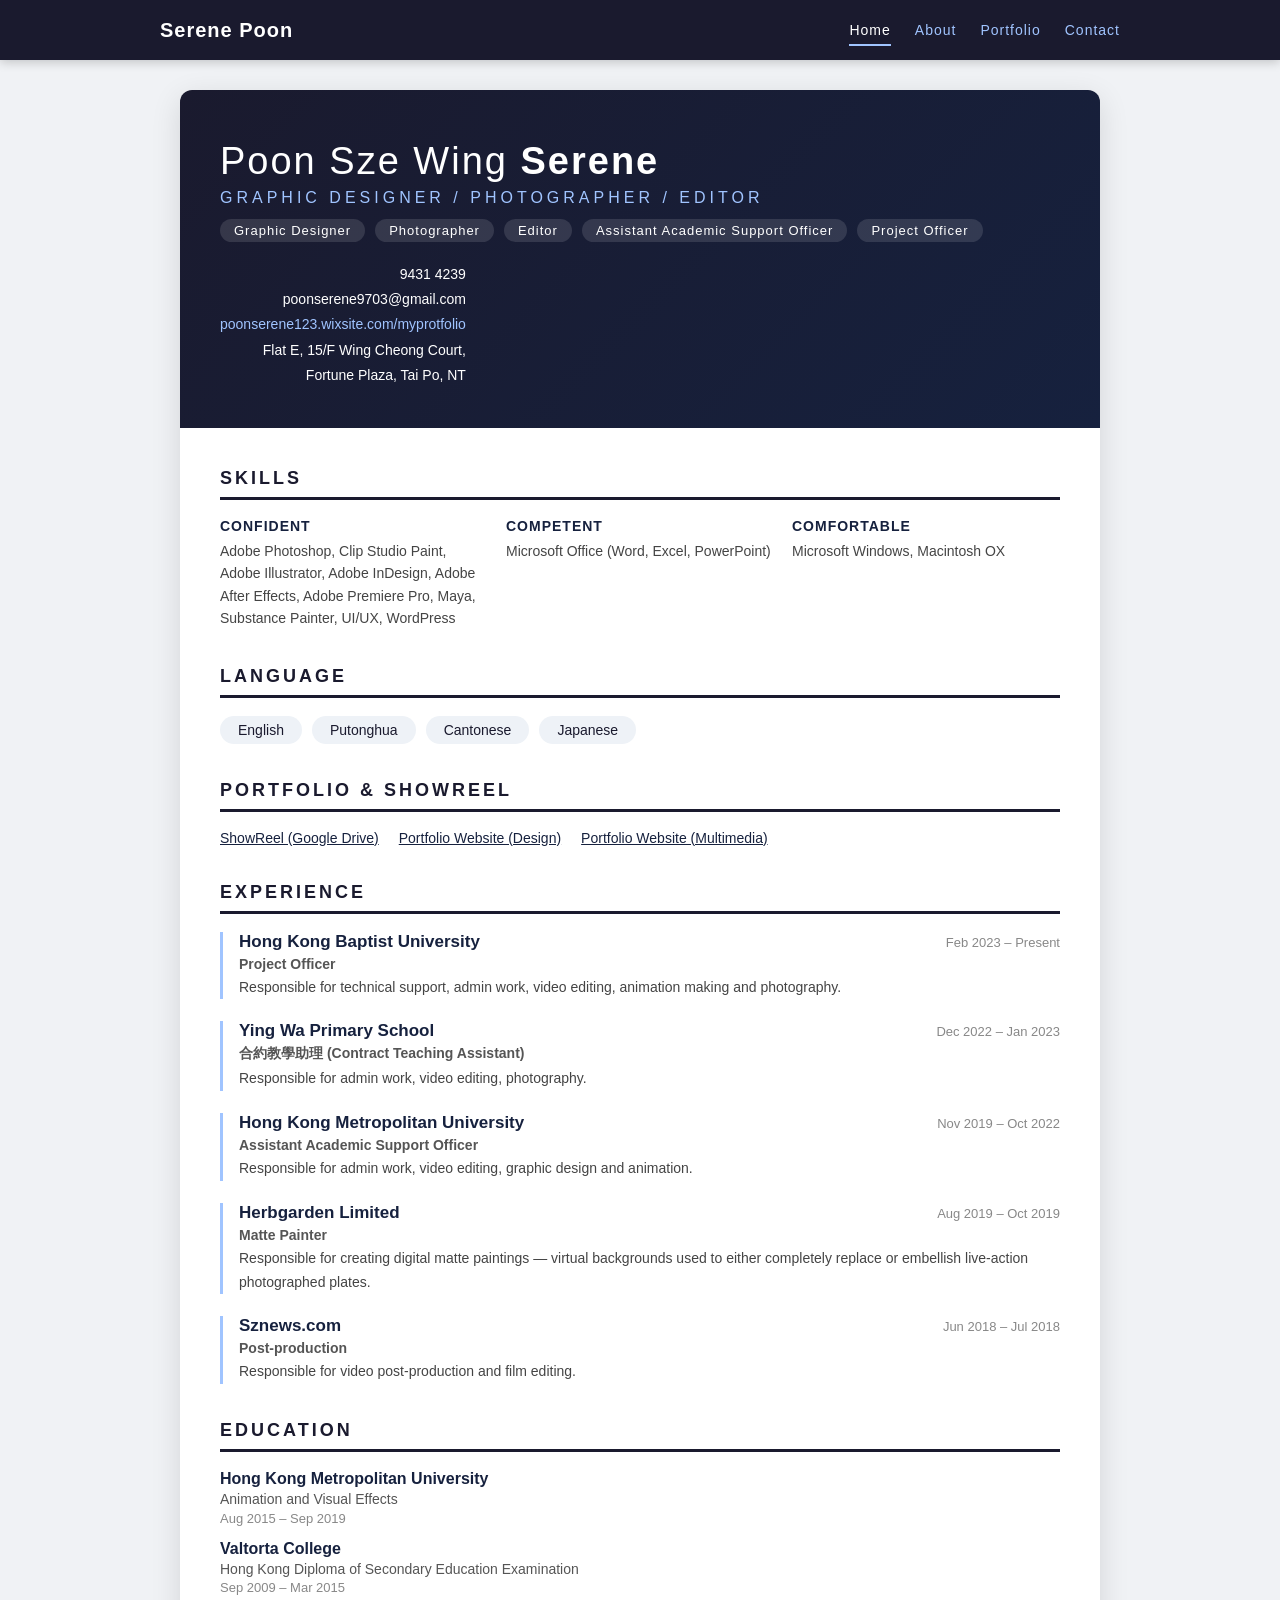
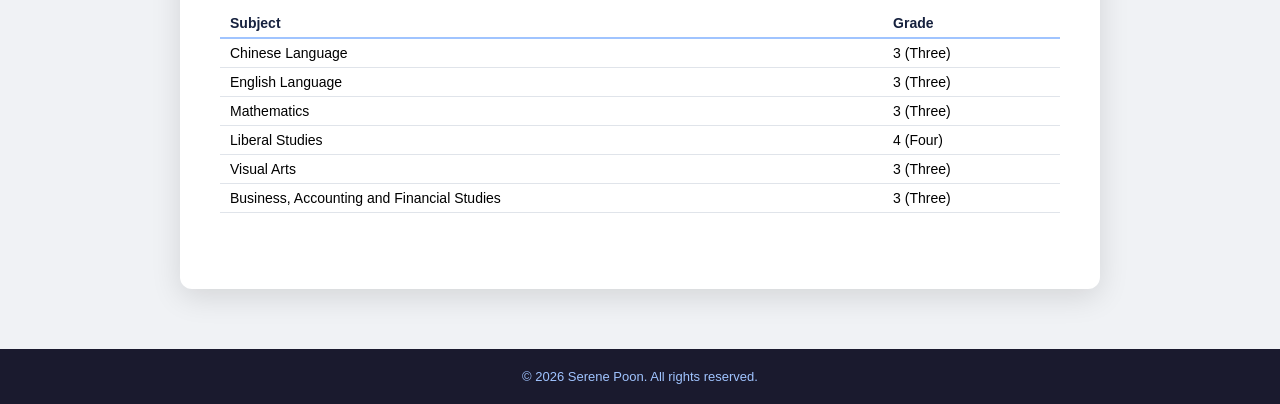
==== index.html @ 67616e66 "Initial commit - Serene Poon resume website" ====
<!DOCTYPE html>
<html lang="en">
<head>
  <meta charset="UTF-8">
  <meta name="viewport" content="width=device-width, initial-scale=1.0">
  <title>Serene Poon - Resume</title>
  <link rel="stylesheet" href="css/style.css">
</head>
<body>
  <nav>
    <div class="nav-inner">
      <a href="index.html" class="logo">Serene Poon</a>
      <button class="hamburger" aria-label="Menu">
        <span></span><span></span><span></span>
      </button>
      <ul class="nav-links">
        <li><a href="index.html" class="active">Home</a></li>
        <li><a href="about.html">About</a></li>
        <li><a href="portfolio.html">Portfolio</a></li>
        <li><a href="contact.html">Contact</a></li>
      </ul>
    </div>
  </nav>

  <div class="container">
    <div class="resume">
      <div class="header">
        <div class="header-left">
          <h1>Poon Sze Wing <strong>Serene</strong></h1>
          <h2>Graphic Designer / Photographer / Editor</h2>
          <div class="titles">
            <span>Graphic Designer</span>
            <span>Photographer</span>
            <span>Editor</span>
            <span>Assistant Academic Support Officer</span>
            <span>Project Officer</span>
          </div>
        </div>
        <div class="header-right">
          9431 4239<br>
          poonserene9703@gmail.com<br>
          <a href="https://poonserene123.wixsite.com/myprotfolio" target="_blank">poonserene123.wixsite.com/myprotfolio</a><br>
          Flat E, 15/F Wing Cheong Court,<br>Fortune Plaza, Tai Po, NT
        </div>
      </div>

      <div class="body">
        <div class="section">
          <div class="section-title">Skills</div>
          <div class="skills-grid">
            <div class="skill-cat">
              <h3>Confident</h3>
              <p>Adobe Photoshop, Clip Studio Paint, Adobe Illustrator, Adobe InDesign, Adobe After Effects, Adobe Premiere Pro, Maya, Substance Painter, UI/UX, WordPress</p>
            </div>
            <div class="skill-cat">
              <h3>Competent</h3>
              <p>Microsoft Office (Word, Excel, PowerPoint)</p>
            </div>
            <div class="skill-cat">
              <h3>Comfortable</h3>
              <p>Microsoft Windows, Macintosh OX</p>
            </div>
          </div>
        </div>

        <div class="section">
          <div class="section-title">Language</div>
          <div class="lang-list">
            <span>English</span>
            <span>Putonghua</span>
            <span>Cantonese</span>
            <span>Japanese</span>
          </div>
        </div>

        <div class="section">
          <div class="section-title">Portfolio &amp; Showreel</div>
          <div class="links">
            <a href="https://drive.google.com/file/d/1fXyskMKtVXMHe0MAJ21v9BRX2RVPbUw7/view" target="_blank">ShowReel (Google Drive)</a>
            <a href="https://poonserene123.wixsite.com/myprotfolio" target="_blank">Portfolio Website (Design)</a>
            <a href="https://poonserene123.wixsite.com/mysite" target="_blank">Portfolio Website (Multimedia)</a>
          </div>
        </div>

        <div class="section">
          <div class="section-title">Experience</div>

          <div class="exp-item">
            <div class="exp-header">
              <span class="company">Hong Kong Baptist University</span>
              <span class="date">Feb 2023 – Present</span>
            </div>
            <div class="exp-header">
              <span class="role">Project Officer</span>
            </div>
            <div class="exp-desc">
              Responsible for technical support, admin work, video editing, animation making and photography.
            </div>
          </div>

          <div class="exp-item">
            <div class="exp-header">
              <span class="company">Ying Wa Primary School</span>
              <span class="date">Dec 2022 – Jan 2023</span>
            </div>
            <div class="exp-header">
              <span class="role">合約教學助理 (Contract Teaching Assistant)</span>
            </div>
            <div class="exp-desc">
              Responsible for admin work, video editing, photography.
            </div>
          </div>

          <div class="exp-item">
            <div class="exp-header">
              <span class="company">Hong Kong Metropolitan University</span>
              <span class="date">Nov 2019 – Oct 2022</span>
            </div>
            <div class="exp-header">
              <span class="role">Assistant Academic Support Officer</span>
            </div>
            <div class="exp-desc">
              Responsible for admin work, video editing, graphic design and animation.
            </div>
          </div>

          <div class="exp-item">
            <div class="exp-header">
              <span class="company">Herbgarden Limited</span>
              <span class="date">Aug 2019 – Oct 2019</span>
            </div>
            <div class="exp-header">
              <span class="role">Matte Painter</span>
            </div>
            <div class="exp-desc">
              Responsible for creating digital matte paintings — virtual backgrounds used to either completely replace or embellish live-action photographed plates.
            </div>
          </div>

          <div class="exp-item">
            <div class="exp-header">
              <span class="company">Sznews.com</span>
              <span class="date">Jun 2018 – Jul 2018</span>
            </div>
            <div class="exp-header">
              <span class="role">Post-production</span>
            </div>
            <div class="exp-desc">
              Responsible for video post-production and film editing.
            </div>
          </div>
        </div>

        <div class="section">
          <div class="section-title">Education</div>

          <div class="edu-item">
            <div class="school">Hong Kong Metropolitan University</div>
            <div class="detail">Animation and Visual Effects</div>
            <div class="date">Aug 2015 – Sep 2019</div>
          </div>

          <div class="edu-item">
            <div class="school">Valtorta College</div>
            <div class="detail">Hong Kong Diploma of Secondary Education Examination</div>
            <div class="date">Sep 2009 – Mar 2015</div>
          </div>

          <table class="exam-table">
            <thead>
              <tr>
                <th>Subject</th>
                <th>Grade</th>
              </tr>
            </thead>
            <tbody>
              <tr><td>Chinese Language</td><td>3 (Three)</td></tr>
              <tr><td>English Language</td><td>3 (Three)</td></tr>
              <tr><td>Mathematics</td><td>3 (Three)</td></tr>
              <tr><td>Liberal Studies</td><td>4 (Four)</td></tr>
              <tr><td>Visual Arts</td><td>3 (Three)</td></tr>
              <tr><td>Business, Accounting and Financial Studies</td><td>3 (Three)</td></tr>
            </tbody>
          </table>
        </div>
      </div>
    </div>
  </div>

  <footer>
    &copy; 2026 Serene Poon. All rights reserved.
  </footer>

  <script src="js/script.js"></script>
</body>
</html>
---- css/style.css ----
* {
  margin: 0;
  padding: 0;
  box-sizing: border-box;
}

body {
  font-family: 'Segoe UI', Arial, sans-serif;
  background: #f0f2f5;
  display: flex;
  flex-direction: column;
  align-items: center;
  min-height: 100vh;
}

/* Navigation */
nav {
  width: 100%;
  background: #1a1a2e;
  padding: 0 20px;
  position: sticky;
  top: 0;
  z-index: 100;
  box-shadow: 0 2px 10px rgba(0,0,0,0.2);
}

.nav-inner {
  max-width: 960px;
  margin: 0 auto;
  display: flex;
  justify-content: space-between;
  align-items: center;
  height: 60px;
}

.nav-inner .logo {
  color: #fff;
  font-size: 20px;
  font-weight: 700;
  text-decoration: none;
  letter-spacing: 1px;
}

.nav-links {
  display: flex;
  gap: 24px;
  list-style: none;
}

.nav-links a {
  color: #a0c4ff;
  text-decoration: none;
  font-size: 14px;
  letter-spacing: 1px;
  padding: 6px 0;
  border-bottom: 2px solid transparent;
  transition: 0.2s;
}

.nav-links a:hover,
.nav-links a.active {
  color: #fff;
  border-bottom-color: #a0c4ff;
}

.hamburger {
  display: none;
  flex-direction: column;
  gap: 4px;
  cursor: pointer;
  background: none;
  border: none;
  padding: 4px;
}

.hamburger span {
  width: 24px;
  height: 2px;
  background: #fff;
  transition: 0.3s;
}

/* Main container */
.container {
  max-width: 960px;
  width: 100%;
  padding: 30px 20px 60px;
}

/* Resume card */
.resume {
  background: #fff;
  border-radius: 12px;
  box-shadow: 0 8px 30px rgba(0,0,0,0.12);
  overflow: hidden;
}

.header {
  background: linear-gradient(135deg, #1a1a2e, #16213e);
  color: #fff;
  padding: 50px 40px 40px;
  display: flex;
  justify-content: space-between;
  align-items: flex-start;
  flex-wrap: wrap;
  gap: 20px;
}

.header-left h1 {
  font-size: 38px;
  font-weight: 300;
  letter-spacing: 2px;
}

.header-left h1 strong { font-weight: 700; }

.header-left h2 {
  font-size: 16px;
  font-weight: 400;
  color: #a0c4ff;
  margin-top: 6px;
  letter-spacing: 4px;
  text-transform: uppercase;
}

.header-left .titles {
  margin-top: 12px;
  display: flex;
  flex-wrap: wrap;
  gap: 10px;
}

.header-left .titles span {
  background: rgba(255,255,255,0.12);
  padding: 4px 14px;
  border-radius: 20px;
  font-size: 13px;
  letter-spacing: 1px;
}

.header-right {
  text-align: right;
  font-size: 14px;
  line-height: 1.8;
}

.header-right a { color: #a0c4ff; text-decoration: none; }
.header-right a:hover { text-decoration: underline; }

.body { padding: 40px; }

/* Sections */
.section { margin-bottom: 36px; }

.section-title {
  font-size: 18px;
  font-weight: 700;
  color: #1a1a2e;
  text-transform: uppercase;
  letter-spacing: 3px;
  border-bottom: 3px solid #1a1a2e;
  padding-bottom: 8px;
  margin-bottom: 18px;
}

/* Experience */
.exp-item {
  margin-bottom: 22px;
  padding-left: 16px;
  border-left: 3px solid #a0c4ff;
}

.exp-item:last-child { margin-bottom: 0; }

.exp-header {
  display: flex;
  justify-content: space-between;
  align-items: baseline;
  flex-wrap: wrap;
  gap: 8px;
  margin-bottom: 4px;
}

.exp-header .company { font-size: 17px; font-weight: 700; color: #16213e; }
.exp-header .role { font-size: 14px; color: #555; font-weight: 600; }
.exp-header .date { font-size: 13px; color: #888; white-space: nowrap; }

.exp-desc {
  font-size: 14px;
  color: #444;
  line-height: 1.7;
  margin-top: 4px;
}

/* Skills Grid */
.skills-grid {
  display: grid;
  grid-template-columns: repeat(auto-fit, minmax(240px, 1fr));
  gap: 18px;
}

.skill-cat h3 {
  font-size: 14px;
  font-weight: 700;
  color: #16213e;
  text-transform: uppercase;
  letter-spacing: 1px;
  margin-bottom: 6px;
}

.skill-cat p {
  font-size: 14px;
  color: #444;
  line-height: 1.6;
}

.lang-list {
  display: flex;
  flex-wrap: wrap;
  gap: 10px;
}

.lang-list span {
  background: #eef2f7;
  padding: 6px 18px;
  border-radius: 20px;
  font-size: 14px;
  color: #1a1a2e;
  font-weight: 500;
}

/* Education */
.edu-item {
  margin-bottom: 14px;
}

.edu-item .school {
  font-size: 16px;
  font-weight: 700;
  color: #16213e;
}

.edu-item .detail {
  font-size: 14px;
  color: #555;
  line-height: 1.6;
}

.edu-item .date {
  font-size: 13px;
  color: #888;
}

.exam-table {
  width: 100%;
  margin-top: 10px;
  border-collapse: collapse;
  font-size: 14px;
}

.exam-table th,
.exam-table td {
  text-align: left;
  padding: 6px 10px;
  border-bottom: 1px solid #e0e4ea;
}

.exam-table th {
  font-weight: 700;
  color: #16213e;
  border-bottom: 2px solid #a0c4ff;
}

.links {
  display: flex;
  flex-wrap: wrap;
  gap: 20px;
  margin-top: 10px;
}

.links a {
  font-size: 14px;
  color: #16213e;
}

/* About Page */
.about-grid {
  display: grid;
  grid-template-columns: 1fr 1fr;
  gap: 30px;
}

.about-card {
  background: #f8f9fc;
  border-radius: 10px;
  padding: 24px;
}

.about-card h3 {
  font-size: 16px;
  color: #1a1a2e;
  margin-bottom: 12px;
  letter-spacing: 1px;
  text-transform: uppercase;
}

.about-card p,
.about-card li {
  font-size: 14px;
  color: #444;
  line-height: 1.8;
}

.about-card ul {
  list-style: none;
  padding: 0;
}

.about-card ul li::before {
  content: "▸ ";
  color: #a0c4ff;
}

/* Portfolio Page */
.portfolio-grid {
  display: grid;
  grid-template-columns: repeat(auto-fill, minmax(260px, 1fr));
  gap: 24px;
}

.portfolio-item {
  background: #f8f9fc;
  border-radius: 10px;
  padding: 30px 20px;
  text-align: center;
  transition: 0.3s;
  cursor: default;
}

.portfolio-item:hover {
  transform: translateY(-4px);
  box-shadow: 0 8px 24px rgba(0,0,0,0.1);
}

.portfolio-item .icon {
  font-size: 40px;
  margin-bottom: 12px;
  display: block;
}

.portfolio-item h3 {
  font-size: 16px;
  color: #1a1a2e;
  margin-bottom: 8px;
}

.portfolio-item p {
  font-size: 13px;
  color: #666;
  line-height: 1.6;
}

.portfolio-item a {
  display: inline-block;
  margin-top: 12px;
  padding: 8px 20px;
  background: #1a1a2e;
  color: #fff;
  text-decoration: none;
  border-radius: 6px;
  font-size: 13px;
  transition: 0.2s;
}

.portfolio-item a:hover {
  background: #16213e;
}

/* Contact Page */
.contact-grid {
  display: grid;
  grid-template-columns: 1fr 1fr;
  gap: 30px;
}

.contact-info {
  background: #f8f9fc;
  border-radius: 10px;
  padding: 24px;
}

.contact-info h3 {
  font-size: 16px;
  color: #1a1a2e;
  margin-bottom: 16px;
  text-transform: uppercase;
  letter-spacing: 1px;
}

.contact-info p {
  font-size: 14px;
  color: #444;
  line-height: 2;
}

.contact-info a {
  color: #16213e;
  text-decoration: none;
}

.contact-info a:hover {
  text-decoration: underline;
}

.contact-form {
  background: #f8f9fc;
  border-radius: 10px;
  padding: 24px;
}

.contact-form h3 {
  font-size: 16px;
  color: #1a1a2e;
  margin-bottom: 16px;
  text-transform: uppercase;
  letter-spacing: 1px;
}

.form-group {
  margin-bottom: 14px;
}

.form-group label {
  display: block;
  font-size: 13px;
  color: #555;
  margin-bottom: 4px;
  font-weight: 600;
}

.form-group input,
.form-group textarea {
  width: 100%;
  padding: 10px 12px;
  border: 1px solid #ddd;
  border-radius: 6px;
  font-size: 14px;
  font-family: inherit;
  outline: none;
  transition: 0.2s;
}

.form-group input:focus,
.form-group textarea:focus {
  border-color: #a0c4ff;
  box-shadow: 0 0 0 3px rgba(160,196,255,0.2);
}

.form-group textarea {
  height: 100px;
  resize: vertical;
}

.btn {
  padding: 10px 28px;
  background: #1a1a2e;
  color: #fff;
  border: none;
  border-radius: 6px;
  font-size: 14px;
  cursor: pointer;
  transition: 0.2s;
}

.btn:hover {
  background: #16213e;
}

/* Footer */
footer {
  width: 100%;
  background: #1a1a2e;
  color: #a0c4ff;
  text-align: center;
  padding: 20px;
  font-size: 13px;
}

/* Responsive */
@media (max-width: 768px) {
  .nav-links {
    display: none;
    position: absolute;
    top: 60px;
    left: 0;
    right: 0;
    background: #1a1a2e;
    flex-direction: column;
    padding: 16px 24px;
    gap: 12px;
  }

  .nav-links.open { display: flex; }

  .hamburger { display: flex; }

  .header { padding: 30px 20px; }
  .header-right { text-align: left; }
  .body { padding: 20px; }
  .exp-header { flex-direction: column; }
  .about-grid,
  .contact-grid {
    grid-template-columns: 1fr;
  }
}
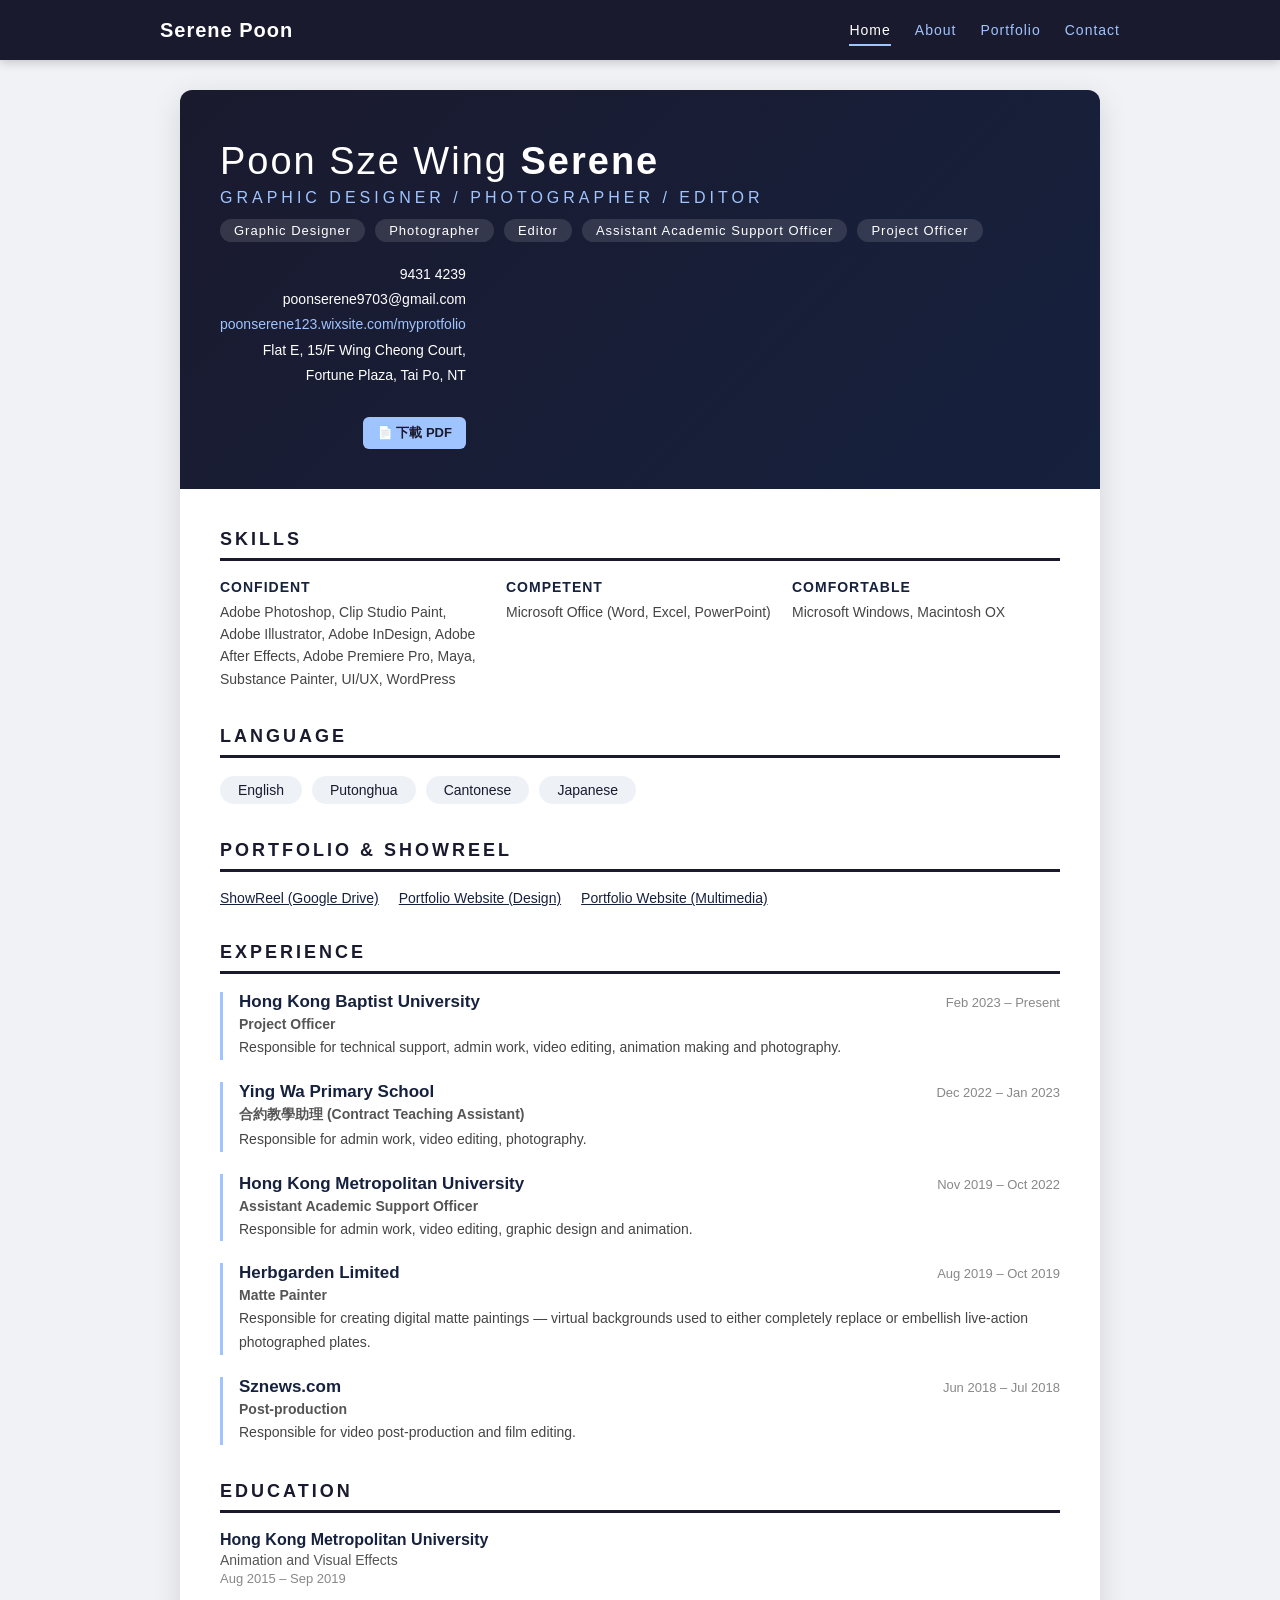
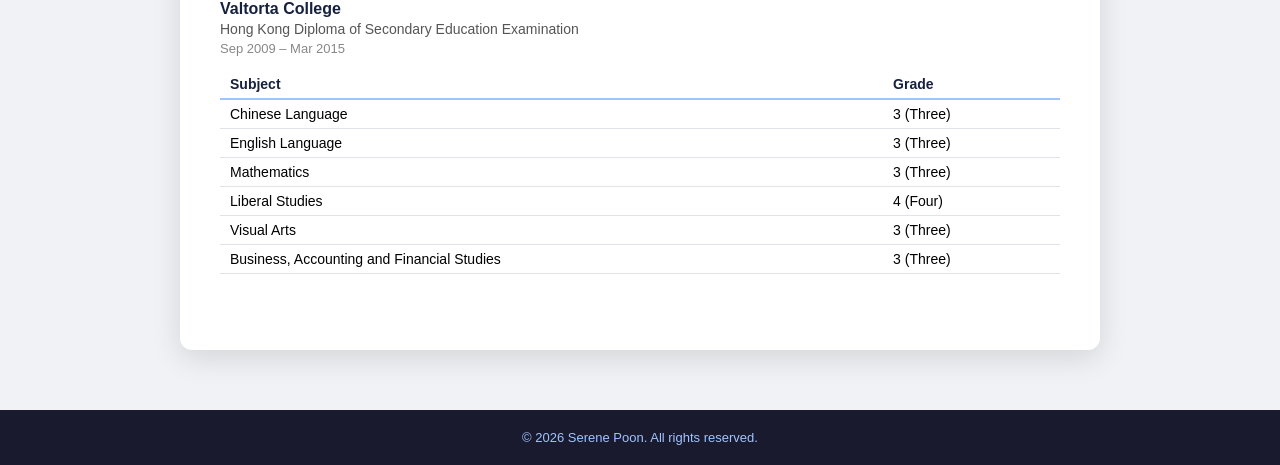
==== commit 6e4028b3: "Add PDF downloads (HTML-generated + original)" ====
--- a/index.html
+++ b/index.html
@@ -40,7 +40,8 @@
           9431 4239<br>
           poonserene9703@gmail.com<br>
           <a href="https://poonserene123.wixsite.com/myprotfolio" target="_blank">poonserene123.wixsite.com/myprotfolio</a><br>
-          Flat E, 15/F Wing Cheong Court,<br>Fortune Plaza, Tai Po, NT
+          Flat E, 15/F Wing Cheong Court,<br>Fortune Plaza, Tai Po, NT<br><br>
+          <a href="Resume.pdf" target="_blank" style="display:inline-block;background:#a0c4ff;color:#1a1a2e;padding:4px 14px;border-radius:6px;font-size:13px;font-weight:600;text-decoration:none;margin-top:4px;">📄 下載 PDF</a>
         </div>
       </div>
 
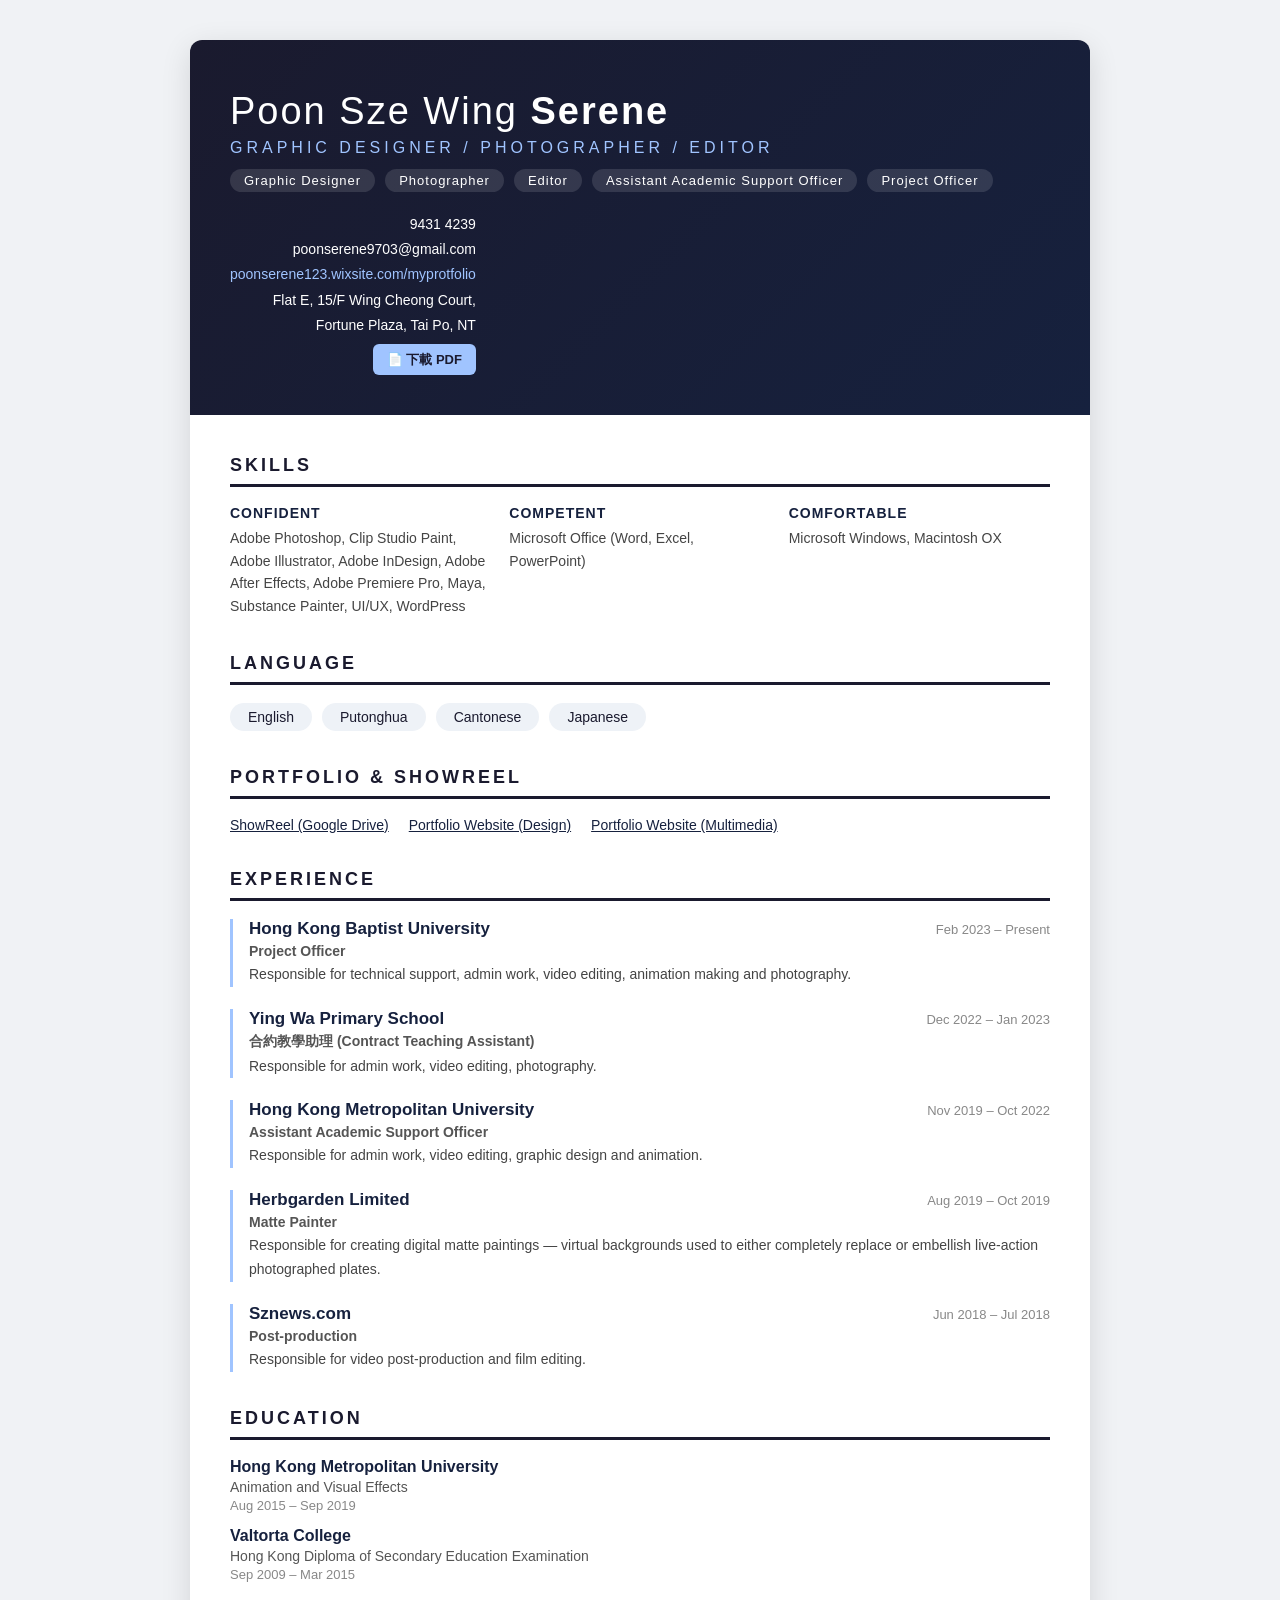
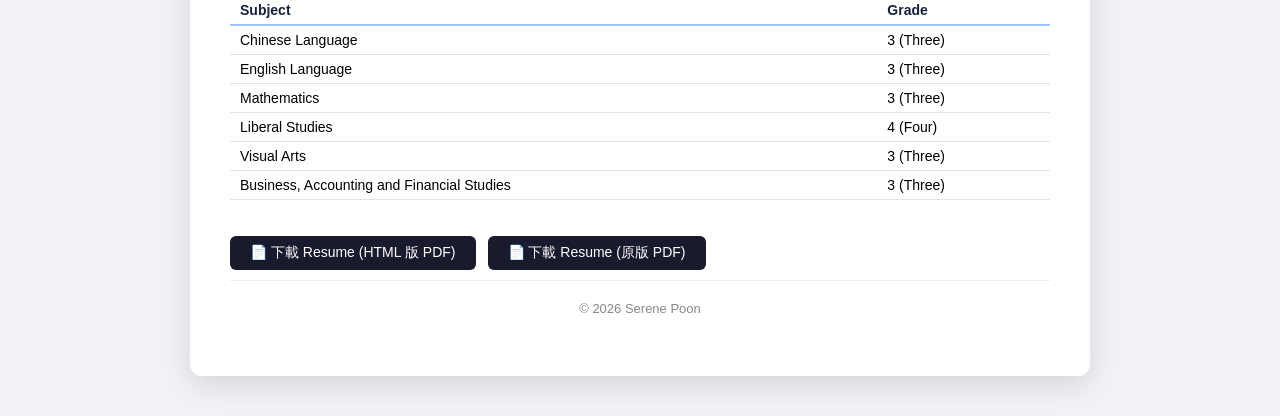
==== commit 45c1bc0e: "Revert to single-page resume layout" ====
--- a/index.html
+++ b/index.html
@@ -3,195 +3,393 @@
 <head>
   <meta charset="UTF-8">
   <meta name="viewport" content="width=device-width, initial-scale=1.0">
-  <title>Serene Poon - Resume</title>
-  <link rel="stylesheet" href="css/style.css">
+  <title>Poon Sze Wing Serene - Resume</title>
+  <style>
+    * { margin: 0; padding: 0; box-sizing: border-box; }
+    body {
+      font-family: 'Segoe UI', Arial, sans-serif;
+      background: #f0f2f5;
+      display: flex;
+      justify-content: center;
+      padding: 40px 20px;
+    }
+    .resume {
+      max-width: 900px;
+      width: 100%;
+      background: #fff;
+      border-radius: 12px;
+      box-shadow: 0 8px 30px rgba(0,0,0,0.12);
+      overflow: hidden;
+    }
+    .header {
+      background: linear-gradient(135deg, #1a1a2e, #16213e);
+      color: #fff;
+      padding: 50px 40px 40px;
+      display: flex;
+      justify-content: space-between;
+      align-items: flex-start;
+      flex-wrap: wrap;
+      gap: 20px;
+    }
+    .header-left h1 {
+      font-size: 38px;
+      font-weight: 300;
+      letter-spacing: 2px;
+    }
+    .header-left h1 strong { font-weight: 700; }
+    .header-left h2 {
+      font-size: 16px;
+      font-weight: 400;
+      color: #a0c4ff;
+      margin-top: 6px;
+      letter-spacing: 4px;
+      text-transform: uppercase;
+    }
+    .header-left .titles {
+      margin-top: 12px;
+      display: flex;
+      flex-wrap: wrap;
+      gap: 10px;
+    }
+    .header-left .titles span {
+      background: rgba(255,255,255,0.12);
+      padding: 4px 14px;
+      border-radius: 20px;
+      font-size: 13px;
+      letter-spacing: 1px;
+    }
+    .header-right {
+      text-align: right;
+      font-size: 14px;
+      line-height: 1.8;
+    }
+    .header-right a { color: #a0c4ff; text-decoration: none; }
+    .header-right a:hover { text-decoration: underline; }
+    .header-right .dl-btn {
+      display: inline-block;
+      background: #a0c4ff;
+      color: #1a1a2e;
+      padding: 4px 14px;
+      border-radius: 6px;
+      font-size: 13px;
+      font-weight: 600;
+      text-decoration: none;
+      margin-top: 6px;
+    }
+    .body { padding: 40px; }
+    .section { margin-bottom: 36px; }
+    .section-title {
+      font-size: 18px;
+      font-weight: 700;
+      color: #1a1a2e;
+      text-transform: uppercase;
+      letter-spacing: 3px;
+      border-bottom: 3px solid #1a1a2e;
+      padding-bottom: 8px;
+      margin-bottom: 18px;
+    }
+    .exp-item {
+      margin-bottom: 22px;
+      padding-left: 16px;
+      border-left: 3px solid #a0c4ff;
+    }
+    .exp-item:last-child { margin-bottom: 0; }
+    .exp-header {
+      display: flex;
+      justify-content: space-between;
+      align-items: baseline;
+      flex-wrap: wrap;
+      gap: 8px;
+      margin-bottom: 4px;
+    }
+    .exp-header .company { font-size: 17px; font-weight: 700; color: #16213e; }
+    .exp-header .role { font-size: 14px; color: #555; font-weight: 600; }
+    .exp-header .date { font-size: 13px; color: #888; white-space: nowrap; }
+    .exp-desc {
+      font-size: 14px;
+      color: #444;
+      line-height: 1.7;
+      margin-top: 4px;
+    }
+    .skills-grid {
+      display: grid;
+      grid-template-columns: repeat(auto-fit, minmax(240px, 1fr));
+      gap: 18px;
+    }
+    .skill-cat h3 {
+      font-size: 14px;
+      font-weight: 700;
+      color: #16213e;
+      text-transform: uppercase;
+      letter-spacing: 1px;
+      margin-bottom: 6px;
+    }
+    .skill-cat p {
+      font-size: 14px;
+      color: #444;
+      line-height: 1.6;
+    }
+    .lang-list {
+      display: flex;
+      flex-wrap: wrap;
+      gap: 10px;
+    }
+    .lang-list span {
+      background: #eef2f7;
+      padding: 6px 18px;
+      border-radius: 20px;
+      font-size: 14px;
+      color: #1a1a2e;
+      font-weight: 500;
+    }
+    .edu-item {
+      margin-bottom: 14px;
+    }
+    .edu-item .school {
+      font-size: 16px;
+      font-weight: 700;
+      color: #16213e;
+    }
+    .edu-item .detail {
+      font-size: 14px;
+      color: #555;
+      line-height: 1.6;
+    }
+    .edu-item .date {
+      font-size: 13px;
+      color: #888;
+    }
+    .exam-table {
+      width: 100%;
+      margin-top: 10px;
+      border-collapse: collapse;
+      font-size: 14px;
+    }
+    .exam-table th, .exam-table td {
+      text-align: left;
+      padding: 6px 10px;
+      border-bottom: 1px solid #e0e4ea;
+    }
+    .exam-table th {
+      font-weight: 700;
+      color: #16213e;
+      border-bottom: 2px solid #a0c4ff;
+    }
+    .links {
+      display: flex;
+      flex-wrap: wrap;
+      gap: 20px;
+      margin-top: 10px;
+    }
+    .links a {
+      font-size: 14px;
+      color: #16213e;
+    }
+    .footer {
+      text-align: center;
+      padding: 20px;
+      font-size: 13px;
+      color: #888;
+      border-top: 1px solid #eee;
+      margin-top: 10px;
+    }
+    .dl-row {
+      margin-top: 16px;
+      display: flex;
+      flex-wrap: wrap;
+      gap: 12px;
+    }
+    .dl-row a {
+      display: inline-block;
+      padding: 8px 20px;
+      background: #1a1a2e;
+      color: #fff;
+      text-decoration: none;
+      border-radius: 6px;
+      font-size: 14px;
+      font-weight: 500;
+    }
+    .dl-row a:hover { background: #16213e; }
+    @media (max-width: 600px) {
+      .header { padding: 30px 20px; }
+      .header-right { text-align: left; }
+      .body { padding: 20px; }
+      .exp-header { flex-direction: column; }
+    }
+  </style>
 </head>
 <body>
-  <nav>
-    <div class="nav-inner">
-      <a href="index.html" class="logo">Serene Poon</a>
-      <button class="hamburger" aria-label="Menu">
-        <span></span><span></span><span></span>
-      </button>
-      <ul class="nav-links">
-        <li><a href="index.html" class="active">Home</a></li>
-        <li><a href="about.html">About</a></li>
-        <li><a href="portfolio.html">Portfolio</a></li>
-        <li><a href="contact.html">Contact</a></li>
-      </ul>
+  <div class="resume">
+    <div class="header">
+      <div class="header-left">
+        <h1>Poon Sze Wing <strong>Serene</strong></h1>
+        <h2>Graphic Designer / Photographer / Editor</h2>
+        <div class="titles">
+          <span>Graphic Designer</span>
+          <span>Photographer</span>
+          <span>Editor</span>
+          <span>Assistant Academic Support Officer</span>
+          <span>Project Officer</span>
+        </div>
+      </div>
+      <div class="header-right">
+        9431 4239<br>
+        poonserene9703@gmail.com<br>
+        <a href="https://poonserene123.wixsite.com/myprotfolio" target="_blank">poonserene123.wixsite.com/myprotfolio</a><br>
+        Flat E, 15/F Wing Cheong Court,<br>Fortune Plaza, Tai Po, NT<br>
+        <a href="Resume.pdf" target="_blank" class="dl-btn">📄 下載 PDF</a>
+      </div>
     </div>
-  </nav>
-
-  <div class="container">
-    <div class="resume">
-      <div class="header">
-        <div class="header-left">
-          <h1>Poon Sze Wing <strong>Serene</strong></h1>
-          <h2>Graphic Designer / Photographer / Editor</h2>
-          <div class="titles">
-            <span>Graphic Designer</span>
-            <span>Photographer</span>
-            <span>Editor</span>
-            <span>Assistant Academic Support Officer</span>
-            <span>Project Officer</span>
-          </div>
-        </div>
-        <div class="header-right">
-          9431 4239<br>
-          poonserene9703@gmail.com<br>
-          <a href="https://poonserene123.wixsite.com/myprotfolio" target="_blank">poonserene123.wixsite.com/myprotfolio</a><br>
-          Flat E, 15/F Wing Cheong Court,<br>Fortune Plaza, Tai Po, NT<br><br>
-          <a href="Resume.pdf" target="_blank" style="display:inline-block;background:#a0c4ff;color:#1a1a2e;padding:4px 14px;border-radius:6px;font-size:13px;font-weight:600;text-decoration:none;margin-top:4px;">📄 下載 PDF</a>
-        </div>
-      </div>
-
-      <div class="body">
-        <div class="section">
-          <div class="section-title">Skills</div>
-          <div class="skills-grid">
-            <div class="skill-cat">
-              <h3>Confident</h3>
-              <p>Adobe Photoshop, Clip Studio Paint, Adobe Illustrator, Adobe InDesign, Adobe After Effects, Adobe Premiere Pro, Maya, Substance Painter, UI/UX, WordPress</p>
-            </div>
-            <div class="skill-cat">
-              <h3>Competent</h3>
-              <p>Microsoft Office (Word, Excel, PowerPoint)</p>
-            </div>
-            <div class="skill-cat">
-              <h3>Comfortable</h3>
-              <p>Microsoft Windows, Macintosh OX</p>
-            </div>
-          </div>
-        </div>
-
-        <div class="section">
-          <div class="section-title">Language</div>
-          <div class="lang-list">
-            <span>English</span>
-            <span>Putonghua</span>
-            <span>Cantonese</span>
-            <span>Japanese</span>
-          </div>
-        </div>
-
-        <div class="section">
-          <div class="section-title">Portfolio &amp; Showreel</div>
-          <div class="links">
-            <a href="https://drive.google.com/file/d/1fXyskMKtVXMHe0MAJ21v9BRX2RVPbUw7/view" target="_blank">ShowReel (Google Drive)</a>
-            <a href="https://poonserene123.wixsite.com/myprotfolio" target="_blank">Portfolio Website (Design)</a>
-            <a href="https://poonserene123.wixsite.com/mysite" target="_blank">Portfolio Website (Multimedia)</a>
-          </div>
-        </div>
-
-        <div class="section">
-          <div class="section-title">Experience</div>
-
-          <div class="exp-item">
-            <div class="exp-header">
-              <span class="company">Hong Kong Baptist University</span>
-              <span class="date">Feb 2023 – Present</span>
-            </div>
-            <div class="exp-header">
-              <span class="role">Project Officer</span>
-            </div>
-            <div class="exp-desc">
-              Responsible for technical support, admin work, video editing, animation making and photography.
-            </div>
-          </div>
-
-          <div class="exp-item">
-            <div class="exp-header">
-              <span class="company">Ying Wa Primary School</span>
-              <span class="date">Dec 2022 – Jan 2023</span>
-            </div>
-            <div class="exp-header">
-              <span class="role">合約教學助理 (Contract Teaching Assistant)</span>
-            </div>
-            <div class="exp-desc">
-              Responsible for admin work, video editing, photography.
-            </div>
-          </div>
-
-          <div class="exp-item">
-            <div class="exp-header">
-              <span class="company">Hong Kong Metropolitan University</span>
-              <span class="date">Nov 2019 – Oct 2022</span>
-            </div>
-            <div class="exp-header">
-              <span class="role">Assistant Academic Support Officer</span>
-            </div>
-            <div class="exp-desc">
-              Responsible for admin work, video editing, graphic design and animation.
-            </div>
-          </div>
-
-          <div class="exp-item">
-            <div class="exp-header">
-              <span class="company">Herbgarden Limited</span>
-              <span class="date">Aug 2019 – Oct 2019</span>
-            </div>
-            <div class="exp-header">
-              <span class="role">Matte Painter</span>
-            </div>
-            <div class="exp-desc">
-              Responsible for creating digital matte paintings — virtual backgrounds used to either completely replace or embellish live-action photographed plates.
-            </div>
-          </div>
-
-          <div class="exp-item">
-            <div class="exp-header">
-              <span class="company">Sznews.com</span>
-              <span class="date">Jun 2018 – Jul 2018</span>
-            </div>
-            <div class="exp-header">
-              <span class="role">Post-production</span>
-            </div>
-            <div class="exp-desc">
-              Responsible for video post-production and film editing.
-            </div>
-          </div>
-        </div>
-
-        <div class="section">
-          <div class="section-title">Education</div>
-
-          <div class="edu-item">
-            <div class="school">Hong Kong Metropolitan University</div>
-            <div class="detail">Animation and Visual Effects</div>
-            <div class="date">Aug 2015 – Sep 2019</div>
-          </div>
-
-          <div class="edu-item">
-            <div class="school">Valtorta College</div>
-            <div class="detail">Hong Kong Diploma of Secondary Education Examination</div>
-            <div class="date">Sep 2009 – Mar 2015</div>
-          </div>
-
-          <table class="exam-table">
-            <thead>
-              <tr>
-                <th>Subject</th>
-                <th>Grade</th>
-              </tr>
-            </thead>
-            <tbody>
-              <tr><td>Chinese Language</td><td>3 (Three)</td></tr>
-              <tr><td>English Language</td><td>3 (Three)</td></tr>
-              <tr><td>Mathematics</td><td>3 (Three)</td></tr>
-              <tr><td>Liberal Studies</td><td>4 (Four)</td></tr>
-              <tr><td>Visual Arts</td><td>3 (Three)</td></tr>
-              <tr><td>Business, Accounting and Financial Studies</td><td>3 (Three)</td></tr>
-            </tbody>
-          </table>
-        </div>
+
+    <div class="body">
+      <div class="section">
+        <div class="section-title">Skills</div>
+        <div class="skills-grid">
+          <div class="skill-cat">
+            <h3>Confident</h3>
+            <p>Adobe Photoshop, Clip Studio Paint, Adobe Illustrator, Adobe InDesign, Adobe After Effects, Adobe Premiere Pro, Maya, Substance Painter, UI/UX, WordPress</p>
+          </div>
+          <div class="skill-cat">
+            <h3>Competent</h3>
+            <p>Microsoft Office (Word, Excel, PowerPoint)</p>
+          </div>
+          <div class="skill-cat">
+            <h3>Comfortable</h3>
+            <p>Microsoft Windows, Macintosh OX</p>
+          </div>
+        </div>
+      </div>
+
+      <div class="section">
+        <div class="section-title">Language</div>
+        <div class="lang-list">
+          <span>English</span>
+          <span>Putonghua</span>
+          <span>Cantonese</span>
+          <span>Japanese</span>
+        </div>
+      </div>
+
+      <div class="section">
+        <div class="section-title">Portfolio &amp; Showreel</div>
+        <div class="links">
+          <a href="https://drive.google.com/file/d/1fXyskMKtVXMHe0MAJ21v9BRX2RVPbUw7/view" target="_blank">ShowReel (Google Drive)</a>
+          <a href="https://poonserene123.wixsite.com/myprotfolio" target="_blank">Portfolio Website (Design)</a>
+          <a href="https://poonserene123.wixsite.com/mysite" target="_blank">Portfolio Website (Multimedia)</a>
+        </div>
+      </div>
+
+      <div class="section">
+        <div class="section-title">Experience</div>
+
+        <div class="exp-item">
+          <div class="exp-header">
+            <span class="company">Hong Kong Baptist University</span>
+            <span class="date">Feb 2023 – Present</span>
+          </div>
+          <div class="exp-header">
+            <span class="role">Project Officer</span>
+          </div>
+          <div class="exp-desc">
+            Responsible for technical support, admin work, video editing, animation making and photography.
+          </div>
+        </div>
+
+        <div class="exp-item">
+          <div class="exp-header">
+            <span class="company">Ying Wa Primary School</span>
+            <span class="date">Dec 2022 – Jan 2023</span>
+          </div>
+          <div class="exp-header">
+            <span class="role">合約教學助理 (Contract Teaching Assistant)</span>
+          </div>
+          <div class="exp-desc">
+            Responsible for admin work, video editing, photography.
+          </div>
+        </div>
+
+        <div class="exp-item">
+          <div class="exp-header">
+            <span class="company">Hong Kong Metropolitan University</span>
+            <span class="date">Nov 2019 – Oct 2022</span>
+          </div>
+          <div class="exp-header">
+            <span class="role">Assistant Academic Support Officer</span>
+          </div>
+          <div class="exp-desc">
+            Responsible for admin work, video editing, graphic design and animation.
+          </div>
+        </div>
+
+        <div class="exp-item">
+          <div class="exp-header">
+            <span class="company">Herbgarden Limited</span>
+            <span class="date">Aug 2019 – Oct 2019</span>
+          </div>
+          <div class="exp-header">
+            <span class="role">Matte Painter</span>
+          </div>
+          <div class="exp-desc">
+            Responsible for creating digital matte paintings — virtual backgrounds used to either completely replace or embellish live-action photographed plates.
+          </div>
+        </div>
+
+        <div class="exp-item">
+          <div class="exp-header">
+            <span class="company">Sznews.com</span>
+            <span class="date">Jun 2018 – Jul 2018</span>
+          </div>
+          <div class="exp-header">
+            <span class="role">Post-production</span>
+          </div>
+          <div class="exp-desc">
+            Responsible for video post-production and film editing.
+          </div>
+        </div>
+      </div>
+
+      <div class="section">
+        <div class="section-title">Education</div>
+
+        <div class="edu-item">
+          <div class="school">Hong Kong Metropolitan University</div>
+          <div class="detail">Animation and Visual Effects</div>
+          <div class="date">Aug 2015 – Sep 2019</div>
+        </div>
+
+        <div class="edu-item">
+          <div class="school">Valtorta College</div>
+          <div class="detail">Hong Kong Diploma of Secondary Education Examination</div>
+          <div class="date">Sep 2009 – Mar 2015</div>
+        </div>
+
+        <table class="exam-table">
+          <thead>
+            <tr>
+              <th>Subject</th>
+              <th>Grade</th>
+            </tr>
+          </thead>
+          <tbody>
+            <tr><td>Chinese Language</td><td>3 (Three)</td></tr>
+            <tr><td>English Language</td><td>3 (Three)</td></tr>
+            <tr><td>Mathematics</td><td>3 (Three)</td></tr>
+            <tr><td>Liberal Studies</td><td>4 (Four)</td></tr>
+            <tr><td>Visual Arts</td><td>3 (Three)</td></tr>
+            <tr><td>Business, Accounting and Financial Studies</td><td>3 (Three)</td></tr>
+          </tbody>
+        </table>
+      </div>
+
+      <div class="dl-row">
+        <a href="Resume.pdf" target="_blank">📄 下載 Resume (HTML 版 PDF)</a>
+        <a href="Resume_PoonSzeWing_Serene.pdf" target="_blank">📄 下載 Resume (原版 PDF)</a>
+      </div>
+
+      <div class="footer">
+        &copy; 2026 Serene Poon
       </div>
     </div>
   </div>
-
-  <footer>
-    &copy; 2026 Serene Poon. All rights reserved.
-  </footer>
-
-  <script src="js/script.js"></script>
 </body>
 </html>
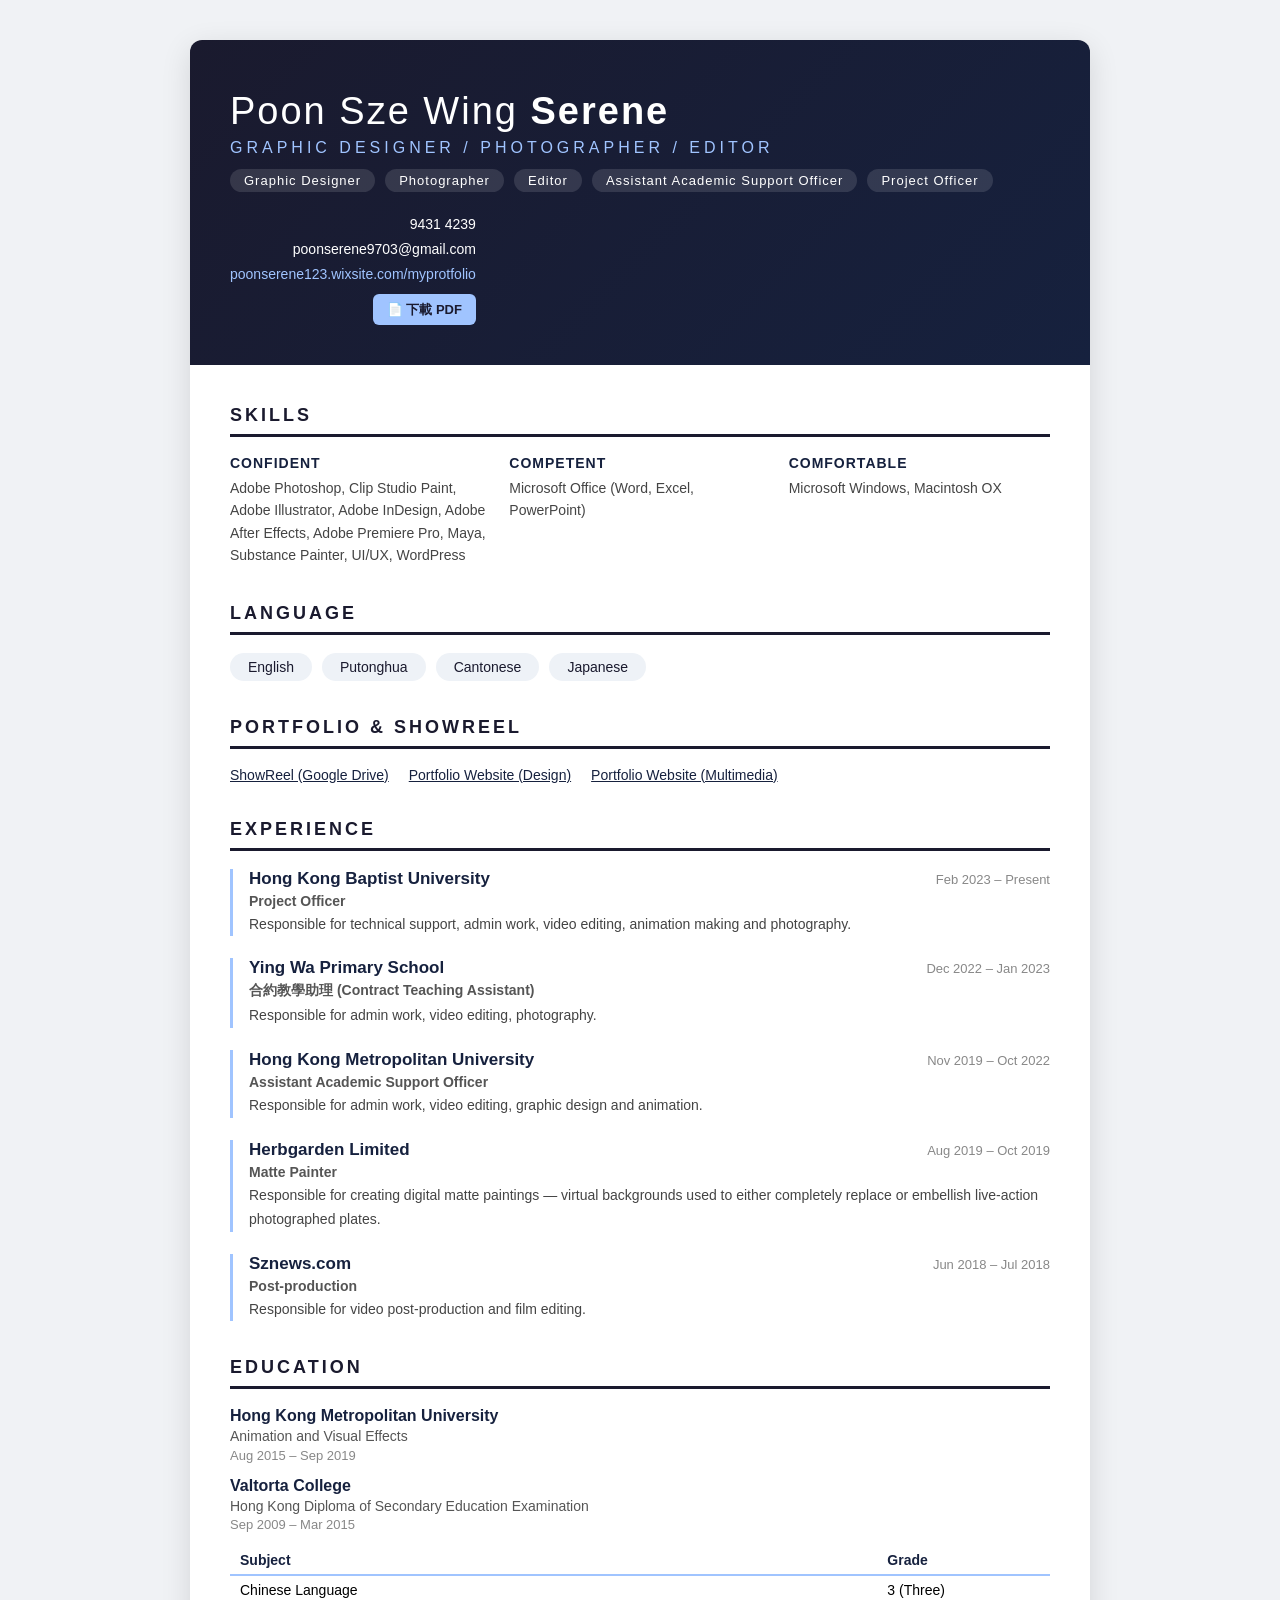
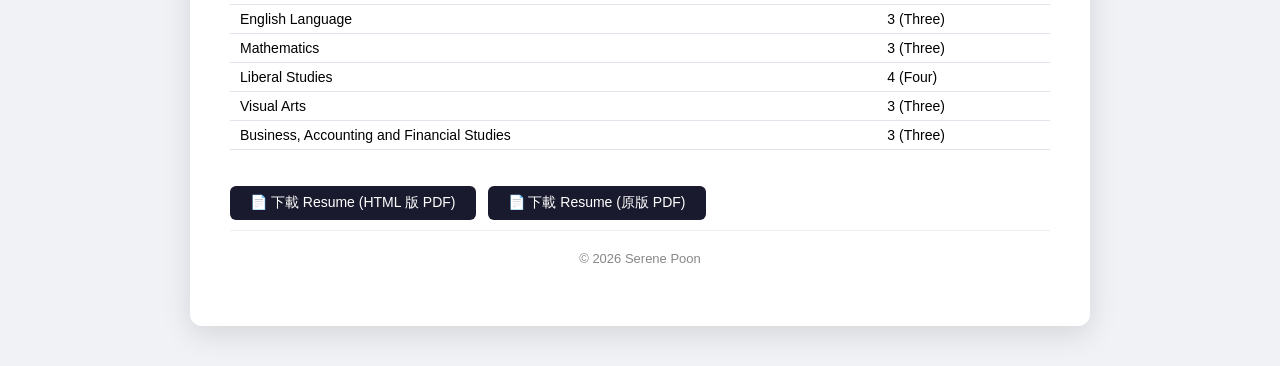
==== commit b85c403d: "Remove home address from resume" ====
--- a/index.html
+++ b/index.html
@@ -236,7 +236,7 @@
         9431 4239<br>
         poonserene9703@gmail.com<br>
         <a href="https://poonserene123.wixsite.com/myprotfolio" target="_blank">poonserene123.wixsite.com/myprotfolio</a><br>
-        Flat E, 15/F Wing Cheong Court,<br>Fortune Plaza, Tai Po, NT<br>
+
         <a href="Resume.pdf" target="_blank" class="dl-btn">📄 下載 PDF</a>
       </div>
     </div>
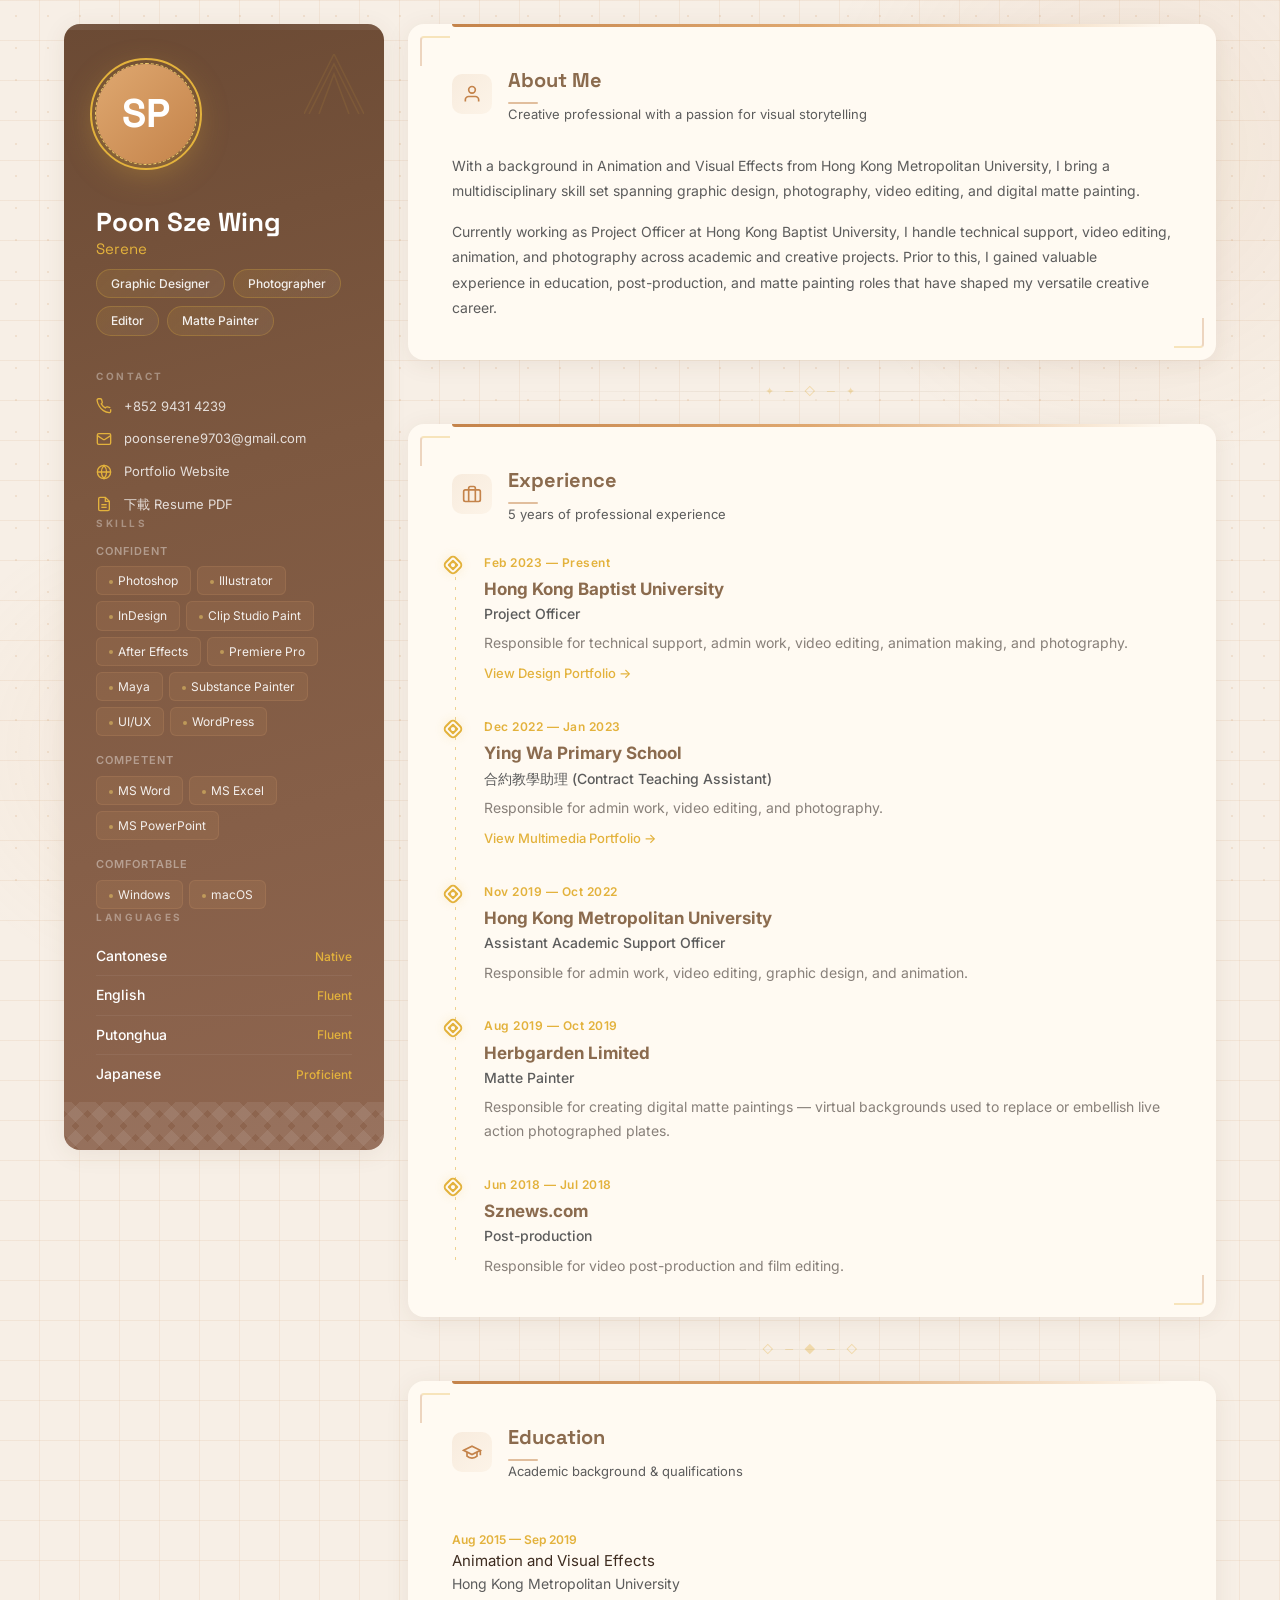
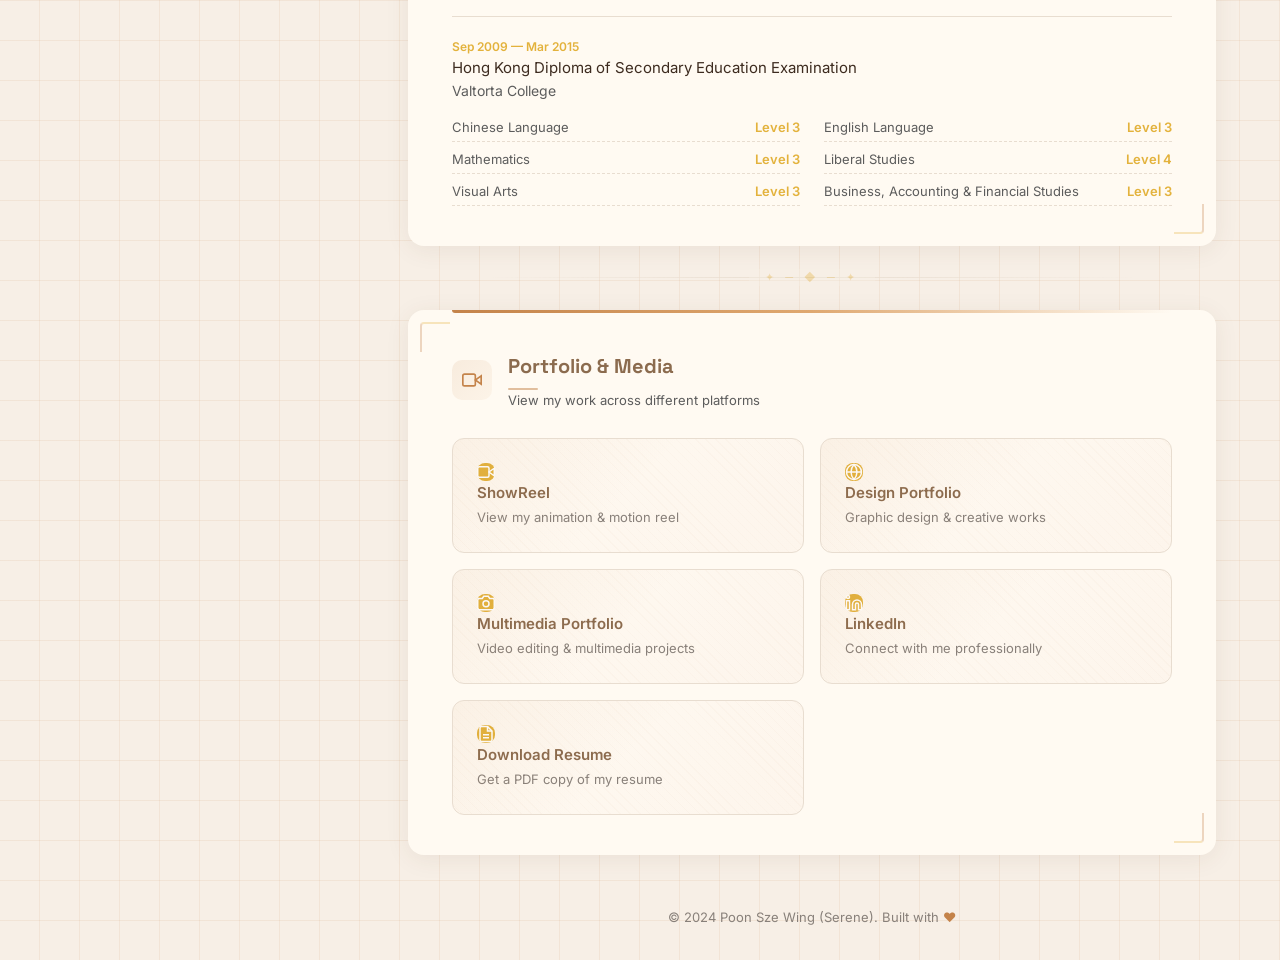
==== commit 8c16362d: "Replace with warm-toned portfolio design, remove address, add PDFs" ====
--- a/index.html
+++ b/index.html
@@ -3,393 +3,1000 @@
 <head>
   <meta charset="UTF-8">
   <meta name="viewport" content="width=device-width, initial-scale=1.0">
-  <title>Poon Sze Wing Serene - Resume</title>
+  <title>Serene Poon | Portfolio</title>
+  <link rel="preconnect" href="https://fonts.googleapis.com">
+  <link rel="preconnect" href="https://fonts.gstatic.com" crossorigin>
+  <link href="https://fonts.googleapis.com/css2?family=Inter:wght@300;400;500;600;700;800&family=Space+Grotesk:wght@400;500;600;700&display=swap" rel="stylesheet">
   <style>
-    * { margin: 0; padding: 0; box-sizing: border-box; }
+    *, *::before, *::after { margin: 0; padding: 0; box-sizing: border-box; }
+
+    :root {
+      --primary: #8b6b4e;
+      --primary-light: #a08060;
+      --accent: #c4834a;
+      --accent-light: #dfa870;
+      --gold: #e3b23c;
+      --gold-light: #f0ce6a;
+      --bg: #f7efe6;
+      --card: #fffaf2;
+      --text: #3d2b1f;
+      --text-light: #5c5c5c;
+      --text-muted: #88807a;
+      --border: #e8ddd0;
+      --sidebar-width: 320px;
+      --shadow: 0 4px 24px rgba(92,58,40,0.08);
+      --radius: 16px;
+    }
+
+    html { scroll-behavior: smooth; }
+
     body {
-      font-family: 'Segoe UI', Arial, sans-serif;
-      background: #f0f2f5;
-      display: flex;
+      font-family: 'Inter', -apple-system, BlinkMacSystemFont, sans-serif;
+      background-color: var(--bg);
+      background-image:
+        repeating-linear-gradient(0deg, transparent, transparent 39px, rgba(196,131,74,0.10) 39px, rgba(196,131,74,0.10) 40px),
+        repeating-linear-gradient(90deg, transparent, transparent 39px, rgba(196,131,74,0.10) 39px, rgba(196,131,74,0.10) 40px);
+      color: var(--text);
+      line-height: 1.6;
+      font-size: 15px;
+      position: relative;
+      overflow-x: hidden;
+      min-height: 100vh;
+    }
+
+    body::before {
+      content: '';
+      position: fixed;
+      width: 700px;
+      height: 700px;
+      border-radius: 50%;
+      background: radial-gradient(circle, rgba(196,131,74,0.10) 0%, transparent 65%);
+      top: -200px;
+      right: -200px;
+      pointer-events: none;
+      z-index: 0;
+    }
+
+    body::after {
+      content: '';
+      position: fixed;
+      width: 500px;
+      height: 500px;
+      border-radius: 50%;
+      background: radial-gradient(circle, rgba(223,168,112,0.08) 0%, transparent 65%);
+      bottom: -100px;
+      left: -100px;
+      pointer-events: none;
+      z-index: 0;
+    }
+
+    .bg-pattern {
+      position: fixed;
+      inset: 0;
+      pointer-events: none;
+      z-index: 0;
+      background-image:
+        repeating-conic-gradient(rgba(196,131,74,0.02) 0% 25%, transparent 0% 50%);
+      background-size: 80px 80px;
+    }
+
+    /* Warm decorative dots overlay */
+    .bg-dots {
+      position: fixed;
+      inset: 0;
+      pointer-events: none;
+      z-index: 0;
+      opacity: 0.30;
+      background-image: radial-gradient(circle, rgba(196,131,74,0.5) 1.5px, transparent 1.5px);
+      background-size: 32px 32px;
+    }
+
+    .app { position: relative; z-index: 1; }
+
+    .app {
+      display: flex;
+      min-height: 100vh;
+      max-width: 1200px;
+      margin: 0 auto;
+      padding: 24px;
+      gap: 24px;
+    }
+
+    /* ========== SIDEBAR ========== */
+    .sidebar {
+      width: var(--sidebar-width);
+      flex-shrink: 0;
+      background: linear-gradient(165deg, #6b4a34 0%, #7d5840 40%, #8f6650 100%);
+      border-radius: var(--radius);
+      padding: 40px 32px 56px;
+      color: #fff;
+      position: sticky;
+      top: 24px;
+      align-self: flex-start;
+      box-shadow: var(--shadow);
+      display: flex;
+      flex-direction: column;
+      gap: 32px;
+      overflow: hidden;
+    }
+
+    .sidebar::before {
+      content: '';
+      position: absolute;
+      top: 0;
+      left: 0;
+      right: 0;
+      height: 6px;
+      background: linear-gradient(90deg, rgba(255,255,255,0.08), rgba(255,255,255,0.02) 50%, rgba(255,255,255,0.08));
+    }
+
+    .sidebar-decoration {
+      position: absolute;
+      top: 30px;
+      right: 20px;
+      width: 60px;
+      height: 60px;
+      pointer-events: none;
+      opacity: 0.18;
+    }
+
+    .sidebar-decoration svg { width: 100%; height: 100%; }
+
+    .sidebar::after {
+      content: '';
+      position: absolute;
+      bottom: 0;
+      left: 0;
+      right: 0;
+      height: 48px;
+      background:
+        linear-gradient(135deg, transparent 33.33%, rgba(255,255,255,0.08) 33.33%, rgba(255,255,255,0.08) 66.66%, transparent 66.66%),
+        linear-gradient(45deg, transparent 33.33%, rgba(255,255,255,0.08) 33.33%, rgba(255,255,255,0.08) 66.66%, transparent 66.66%);
+      background-size: 24px 24px;
+      pointer-events: none;
+    }
+
+    .avatar {
+      width: 100px;
+      height: 100px;
+      border-radius: 50%;
+      background: linear-gradient(135deg, var(--accent-light), var(--accent));
+      display: flex;
+      align-items: center;
       justify-content: center;
-      padding: 40px 20px;
-    }
-    .resume {
-      max-width: 900px;
-      width: 100%;
-      background: #fff;
-      border-radius: 12px;
-      box-shadow: 0 8px 30px rgba(0,0,0,0.12);
+      font-size: 40px;
+      font-weight: 700;
+      font-family: 'Space Grotesk', sans-serif;
+      color: #fff;
+      margin-bottom: 4px;
+      box-shadow: 0 8px 32px rgba(227,178,60,0.35);
+      position: relative;
+    }
+
+    .avatar-ring {
+      position: absolute;
+      inset: -6px;
+      border-radius: 50%;
+      border: 2px solid var(--gold);
+      pointer-events: none;
+    }
+
+    .avatar-ring::before {
+      content: '';
+      position: absolute;
+      inset: 3px;
+      border-radius: 50%;
+      border: 1px dashed var(--gold-light);
+    }
+
+    .divider {
+      text-align: center;
+      position: relative;
+      height: 24px;
+      display: flex;
+      align-items: center;
+      justify-content: center;
+    }
+
+    .divider::before {
+      content: '';
+      position: absolute;
+      left: 10%;
+      right: 10%;
+      height: 1px;
+      background: linear-gradient(90deg, transparent, var(--border), transparent);
+    }
+
+    .divider-dot {
+      position: relative;
+      z-index: 2;
+      background: var(--bg);
+      padding: 0 16px;
+      color: var(--gold);
+      font-size: 11px;
+      opacity: 0.35;
+      letter-spacing: 4px;
+    }
+
+    .divider-dot span {
+      display: inline-block;
+      animation: dividerPulse 3s ease-in-out infinite;
+    }
+
+    @keyframes dividerPulse {
+      0%, 100% { opacity: 0.35; transform: scale(1); }
+      50% { opacity: 0.6; transform: scale(1.1); }
+    }
+
+    .sidebar-name {
+      font-family: 'Space Grotesk', sans-serif;
+      font-size: 26px;
+      font-weight: 700;
+      line-height: 1.15;
+      margin-top: 8px;
+    }
+
+    .sidebar-name span {
+      display: block;
+      font-size: 15px;
+      font-weight: 400;
+      color: var(--gold);
+      margin-top: 2px;
+    }
+
+    .sidebar-tags {
+      display: flex;
+      flex-wrap: wrap;
+      gap: 8px;
+    }
+
+    .sidebar-tag {
+      padding: 4px 14px;
+      border-radius: 50px;
+      background: linear-gradient(135deg, rgba(227,178,60,0.12), rgba(255,255,255,0.05));
+      border: 1px solid rgba(227,178,60,0.25);
+      font-size: 12px;
+      font-weight: 500;
+      color: rgba(255,255,255,0.9);
+    }
+
+    .section-label {
+      font-size: 10px;
+      font-weight: 700;
+      letter-spacing: 2.5px;
+      text-transform: uppercase;
+      color: rgba(255,255,255,0.35);
+      margin-bottom: 12px;
+    }
+
+    .sidebar .section-label { color: rgba(255,255,255,0.35); }
+
+    .contact-list {
+      display: flex;
+      flex-direction: column;
+      gap: 12px;
+    }
+
+    .contact-item {
+      display: flex;
+      align-items: center;
+      gap: 12px;
+      font-size: 13px;
+      color: rgba(255,255,255,0.8);
+      text-decoration: none;
+      transition: color 0.2s;
+    }
+
+    .contact-item:hover { color: var(--gold); }
+
+    .contact-item svg {
+      width: 16px;
+      height: 16px;
+      flex-shrink: 0;
+      color: var(--accent);
+    }
+
+    .skill-group { margin-bottom: 16px; }
+
+    .skill-group:last-child { margin-bottom: 0; }
+
+    .skill-group-title {
+      font-size: 11px;
+      font-weight: 600;
+      letter-spacing: 1px;
+      text-transform: uppercase;
+      color: rgba(255,255,255,0.4);
+      margin-bottom: 6px;
+    }
+
+    .skill-items {
+      display: flex;
+      flex-wrap: wrap;
+      gap: 6px;
+    }
+
+    .skill-item {
+      padding: 4px 12px;
+      border-radius: 6px;
+      background: rgba(223,168,112,0.1);
+      border: 1px solid rgba(223,168,112,0.15);
+      font-size: 12px;
+      color: rgba(255,255,255,0.9);
+      position: relative;
+    }
+
+    .skill-item::before {
+      content: '';
+      display: inline-block;
+      width: 4px;
+      height: 4px;
+      border-radius: 50%;
+      background: var(--gold-light);
+      margin-right: 5px;
+      vertical-align: middle;
+      opacity: 0.5;
+    }
+
+    .lang-item {
+      display: flex;
+      align-items: center;
+      justify-content: space-between;
+      padding: 8px 0;
+      border-bottom: 1px solid rgba(255,255,255,0.06);
+    }
+
+    .lang-item:last-child { border-bottom: none; }
+
+    .lang-name-sb {
+      font-size: 14px;
+      font-weight: 500;
+    }
+
+    .lang-level-sb {
+      font-size: 12px;
+      color: var(--gold);
+      font-weight: 500;
+    }
+
+    /* ========== MAIN ========== */
+    .main {
+      flex: 1;
+      min-width: 0;
+      display: flex;
+      flex-direction: column;
+      gap: 20px;
+    }
+
+    .card {
+      background: var(--card);
+      border-radius: var(--radius);
+      padding: 40px 44px;
+      box-shadow: var(--shadow);
+      position: relative;
       overflow: hidden;
     }
-    .header {
-      background: linear-gradient(135deg, #1a1a2e, #16213e);
-      color: #fff;
-      padding: 50px 40px 40px;
-      display: flex;
-      justify-content: space-between;
-      align-items: flex-start;
-      flex-wrap: wrap;
-      gap: 20px;
-    }
-    .header-left h1 {
-      font-size: 38px;
-      font-weight: 300;
-      letter-spacing: 2px;
-    }
-    .header-left h1 strong { font-weight: 700; }
-    .header-left h2 {
-      font-size: 16px;
-      font-weight: 400;
-      color: #a0c4ff;
+
+    .card-top-bar {
+      position: absolute;
+      top: 0;
+      left: 44px;
+      right: 44px;
+      height: 3px;
+      background: linear-gradient(90deg, var(--accent), var(--accent-light), transparent);
+      border-radius: 0 0 3px 3px;
+      z-index: 1;
+    }
+
+    .card-corner {
+      position: absolute;
+      width: 30px;
+      height: 30px;
+      pointer-events: none;
+      opacity: 0.30;
+    }
+
+    .card-corner--tl {
+      top: 12px;
+      left: 12px;
+      border-top: 2px solid var(--gold);
+      border-left: 2px solid var(--accent);
+      border-radius: 4px 0 0 0;
+    }
+
+    .card-corner--br {
+      bottom: 12px;
+      right: 12px;
+      border-bottom: 2px solid var(--gold);
+      border-right: 2px solid var(--accent);
+      border-radius: 0 0 4px 0;
+    }
+
+    .card-header {
+      display: flex;
+      align-items: center;
+      gap: 16px;
+      margin-bottom: 28px;
+    }
+
+    .card-icon {
+      width: 40px;
+      height: 40px;
+      border-radius: 10px;
+      background: linear-gradient(135deg, rgba(196,131,74,0.12), rgba(223,168,112,0.08));
+      display: flex;
+      align-items: center;
+      justify-content: center;
+      flex-shrink: 0;
+    }
+
+    .card-icon svg {
+      width: 20px;
+      height: 20px;
+      color: var(--accent);
+    }
+
+    .card-title {
+      font-family: 'Space Grotesk', sans-serif;
+      font-size: 20px;
+      font-weight: 700;
+      color: var(--primary);
+    }
+
+    .card-title::after {
+      content: '';
+      display: block;
+      width: 30px;
+      height: 2px;
+      background: var(--accent);
+      border-radius: 2px;
       margin-top: 6px;
-      letter-spacing: 4px;
-      text-transform: uppercase;
-    }
-    .header-left .titles {
-      margin-top: 12px;
-      display: flex;
-      flex-wrap: wrap;
-      gap: 10px;
-    }
-    .header-left .titles span {
-      background: rgba(255,255,255,0.12);
-      padding: 4px 14px;
-      border-radius: 20px;
+      opacity: 0.5;
+    }
+
+    .card-subtitle {
       font-size: 13px;
-      letter-spacing: 1px;
-    }
-    .header-right {
-      text-align: right;
+      color: var(--text-light);
+    }
+
+    /* About */
+    .about-text p {
+      color: var(--text-light);
       font-size: 14px;
       line-height: 1.8;
-    }
-    .header-right a { color: #a0c4ff; text-decoration: none; }
-    .header-right a:hover { text-decoration: underline; }
-    .header-right .dl-btn {
-      display: inline-block;
-      background: #a0c4ff;
-      color: #1a1a2e;
-      padding: 4px 14px;
-      border-radius: 6px;
+      margin-bottom: 16px;
+    }
+
+    .about-text p:last-child { margin-bottom: 0; }
+
+    /* Experience Timeline */
+    .timeline { position: relative; }
+
+    .timeline::before {
+      content: '';
+      position: absolute;
+      left: 3px;
+      top: 14px;
+      bottom: 14px;
+      width: 1px;
+      background: repeating-linear-gradient(
+        to bottom,
+        var(--gold) 0px,
+        var(--gold) 3px,
+        transparent 3px,
+        transparent 10px
+      );
+      opacity: 0.55;
+    }
+
+    .timeline-item {
+      position: relative;
+      padding-left: 32px;
+      padding-bottom: 32px;
+    }
+
+    .timeline-item:last-child { padding-bottom: 0; }
+
+    .timeline-dot {
+      position: absolute;
+      left: -5px;
+      top: 6px;
+      width: 12px;
+      height: 12px;
+      border-radius: 3px;
+      background: var(--gold);
+      border: 2px solid var(--card);
+      box-shadow: 0 0 0 2px var(--gold), 0 0 12px rgba(227,178,60,0.3);
+      transform: rotate(45deg);
+    }
+
+    .timeline-dot::before {
+      content: '';
+      position: absolute;
+      top: 50%;
+      left: 50%;
+      transform: translate(-50%, -50%);
+      width: 4px;
+      height: 4px;
+      border-radius: 50%;
+      background: var(--card);
+    }
+
+    .timeline-date {
+      font-size: 12px;
+      font-weight: 600;
+      color: var(--gold);
+      letter-spacing: 0.5px;
+      margin-bottom: 4px;
+    }
+
+    .timeline-org {
+      font-size: 17px;
+      font-weight: 700;
+      color: var(--primary);
+    }
+
+    .timeline-role {
+      font-size: 14px;
+      color: var(--text-light);
+      font-weight: 500;
+      margin-bottom: 6px;
+    }
+
+    .timeline-desc {
+      font-size: 14px;
+      color: var(--text-muted);
+      line-height: 1.7;
+    }
+
+    .timeline-link {
+      display: inline-flex;
+      align-items: center;
+      gap: 4px;
       font-size: 13px;
+      font-weight: 500;
+      color: var(--gold);
+      text-decoration: none;
+      margin-top: 8px;
+    }
+
+    .timeline-link:hover { text-decoration: underline; }
+
+    /* Education */
+    .edu-item {
+      padding: 20px 0;
+      border-bottom: 1px solid var(--border);
+    }
+
+    .edu-item:first-child { padding-top: 0; }
+
+    .edu-item:last-child { border-bottom: none; padding-bottom: 0; }
+
+    .edu-date {
+      font-size: 12px;
       font-weight: 600;
+      color: var(--gold);
+    }
+
+    .edu-school {
+      font-size: 14px;
+      color: var(--text-light);
+    }
+
+    .edu-grades {
+      margin-top: 12px;
+      display: grid;
+      grid-template-columns: 1fr 1fr;
+      gap: 4px 24px;
+    }
+
+    .edu-grade {
+      display: flex;
+      justify-content: space-between;
+      font-size: 13px;
+      color: var(--text-light);
+      padding: 3px 0;
+      border-bottom: 1px dashed var(--border);
+    }
+
+    .edu-grade-score {
+      font-weight: 600;
+      color: var(--gold);
+    }
+
+    .contact-item svg {
+      width: 16px;
+      height: 16px;
+      flex-shrink: 0;
+      color: var(--gold);
+    }
+
+    /* Portfolio Links */
+    .portfolio-grid {
+      display: grid;
+      grid-template-columns: 1fr 1fr;
+      gap: 16px;
+    }
+
+    .portfolio-card {
+      display: flex;
+      flex-direction: column;
+      padding: 24px;
+      border-radius: 12px;
+      background: linear-gradient(135deg, #fffaf2, #fdf5ec);
+      border: 1px solid var(--border);
       text-decoration: none;
-      margin-top: 6px;
-    }
-    .body { padding: 40px; }
-    .section { margin-bottom: 36px; }
-    .section-title {
-      font-size: 18px;
-      font-weight: 700;
-      color: #1a1a2e;
-      text-transform: uppercase;
-      letter-spacing: 3px;
-      border-bottom: 3px solid #1a1a2e;
-      padding-bottom: 8px;
-      margin-bottom: 18px;
-    }
-    .exp-item {
-      margin-bottom: 22px;
-      padding-left: 16px;
-      border-left: 3px solid #a0c4ff;
-    }
-    .exp-item:last-child { margin-bottom: 0; }
-    .exp-header {
-      display: flex;
-      justify-content: space-between;
-      align-items: baseline;
-      flex-wrap: wrap;
-      gap: 8px;
-      margin-bottom: 4px;
-    }
-    .exp-header .company { font-size: 17px; font-weight: 700; color: #16213e; }
-    .exp-header .role { font-size: 14px; color: #555; font-weight: 600; }
-    .exp-header .date { font-size: 13px; color: #888; white-space: nowrap; }
-    .exp-desc {
-      font-size: 14px;
-      color: #444;
-      line-height: 1.7;
-      margin-top: 4px;
-    }
-    .skills-grid {
-      display: grid;
-      grid-template-columns: repeat(auto-fit, minmax(240px, 1fr));
-      gap: 18px;
-    }
-    .skill-cat h3 {
-      font-size: 14px;
-      font-weight: 700;
-      color: #16213e;
-      text-transform: uppercase;
-      letter-spacing: 1px;
-      margin-bottom: 6px;
-    }
-    .skill-cat p {
-      font-size: 14px;
-      color: #444;
-      line-height: 1.6;
-    }
-    .lang-list {
-      display: flex;
-      flex-wrap: wrap;
-      gap: 10px;
-    }
-    .lang-list span {
-      background: #eef2f7;
-      padding: 6px 18px;
-      border-radius: 20px;
-      font-size: 14px;
-      color: #1a1a2e;
-      font-weight: 500;
-    }
-    .edu-item {
-      margin-bottom: 14px;
-    }
-    .edu-item .school {
-      font-size: 16px;
-      font-weight: 700;
-      color: #16213e;
-    }
-    .edu-item .detail {
-      font-size: 14px;
-      color: #555;
-      line-height: 1.6;
-    }
-    .edu-item .date {
+      transition: all 0.25s;
+      position: relative;
+      overflow: hidden;
+    }
+
+    .portfolio-card::after {
+      content: '';
+      position: absolute;
+      top: 0;
+      left: 0;
+      width: 100%;
+      height: 100%;
+      background:
+        linear-gradient(135deg, rgba(196,131,74,0.08), transparent 50%),
+        repeating-linear-gradient(
+          45deg,
+          transparent,
+          transparent 6px,
+          rgba(196,131,74,0.03) 6px,
+          rgba(196,131,74,0.03) 7px
+        );
+      pointer-events: none;
+    }
+
+    .portfolio-card:hover {
+      border-color: var(--accent);
+      box-shadow: 0 4px 20px rgba(227,178,60,0.15);
+      transform: translateY(-2px);
+    }
+
+    .portfolio-icon {
+      width: 36px;
+      height: 36px;
+      border-radius: 8px;
+      background: var(--gold);
+      width: 18px;
+      height: 18px;
+      color: #fff;
+    }
+
+    .portfolio-name {
+      font-size: 15px;
+      font-weight: 600;
+      color: var(--primary);
+    }
+
+    .portfolio-desc {
       font-size: 13px;
-      color: #888;
-    }
-    .exam-table {
-      width: 100%;
-      margin-top: 10px;
-      border-collapse: collapse;
-      font-size: 14px;
-    }
-    .exam-table th, .exam-table td {
-      text-align: left;
-      padding: 6px 10px;
-      border-bottom: 1px solid #e0e4ea;
-    }
-    .exam-table th {
-      font-weight: 700;
-      color: #16213e;
-      border-bottom: 2px solid #a0c4ff;
-    }
-    .links {
-      display: flex;
-      flex-wrap: wrap;
-      gap: 20px;
-      margin-top: 10px;
-    }
-    .links a {
-      font-size: 14px;
-      color: #16213e;
-    }
+      color: var(--text-muted);
+      margin-top: 2px;
+    }
+
+    /* Footer */
     .footer {
       text-align: center;
-      padding: 20px;
+      padding: 32px 0 8px;
+      color: var(--text-muted);
       font-size: 13px;
-      color: #888;
-      border-top: 1px solid #eee;
-      margin-top: 10px;
-    }
-    .dl-row {
-      margin-top: 16px;
-      display: flex;
-      flex-wrap: wrap;
-      gap: 12px;
-    }
-    .dl-row a {
-      display: inline-block;
-      padding: 8px 20px;
-      background: #1a1a2e;
-      color: #fff;
-      text-decoration: none;
-      border-radius: 6px;
-      font-size: 14px;
-      font-weight: 500;
-    }
-    .dl-row a:hover { background: #16213e; }
+    }
+
+    .footer a { color: var(--accent); text-decoration: none; }
+
+    /* ========== RESPONSIVE ========== */
+    @media (max-width: 900px) {
+      .app { flex-direction: column; padding: 16px; gap: 16px; }
+      .sidebar {
+        width: 100%;
+        position: static;
+        padding: 32px 28px;
+      }
+      .sidebar-decoration { display: none; }
+      .card { padding: 28px 24px; }
+      .card-top-bar { left: 24px; right: 24px; }
+      .card-corner { display: none; }
+      .portfolio-grid { grid-template-columns: 1fr; }
+      .bg-dots { background-size: 24px 24px; }
+    }
+
     @media (max-width: 600px) {
-      .header { padding: 30px 20px; }
-      .header-right { text-align: left; }
-      .body { padding: 20px; }
-      .exp-header { flex-direction: column; }
+      .edu-grades { grid-template-columns: 1fr; }
+      .app { padding: 12px; gap: 12px; }
+      .sidebar { padding: 24px 20px; }
+      .sidebar::after { display: none; }
+      .card { padding: 24px 20px; }
+      .card-top-bar { left: 20px; right: 20px; }
+      .card-header { margin-bottom: 20px; }
+      .avatar { width: 80px; height: 80px; font-size: 32px; }
+      .avatar-ring { display: none; }
+      .sidebar-name { font-size: 22px; }
     }
   </style>
 </head>
 <body>
-  <div class="resume">
-    <div class="header">
-      <div class="header-left">
-        <h1>Poon Sze Wing <strong>Serene</strong></h1>
-        <h2>Graphic Designer / Photographer / Editor</h2>
-        <div class="titles">
-          <span>Graphic Designer</span>
-          <span>Photographer</span>
-          <span>Editor</span>
-          <span>Assistant Academic Support Officer</span>
-          <span>Project Officer</span>
-        </div>
+  <div class="bg-dots"></div>
+
+  <div class="app">
+
+    <!-- SIDEBAR -->
+    <aside class="sidebar">
+      <div class="sidebar-decoration">
+        <svg viewBox="0 0 60 60" fill="none" stroke="rgba(227,178,60,0.6)" stroke-width="1.5">
+          <path d="M0 60 L30 0 L60 60"/>
+          <path d="M15 60 L30 20 L45 60"/>
+          <path d="M5 60 L30 10 L55 60"/>
+        </svg>
       </div>
-      <div class="header-right">
-        9431 4239<br>
-        poonserene9703@gmail.com<br>
-        <a href="https://poonserene123.wixsite.com/myprotfolio" target="_blank">poonserene123.wixsite.com/myprotfolio</a><br>
-
-        <a href="Resume.pdf" target="_blank" class="dl-btn">📄 下載 PDF</a>
+      <div class="avatar">SP<div class="avatar-ring"></div></div>
+
+      <div>
+        <div class="sidebar-name">Poon Sze Wing<span>Serene</span></div>
+        <div class="sidebar-tags" style="margin-top:12px">
+          <span class="sidebar-tag">Graphic Designer</span>
+          <span class="sidebar-tag">Photographer</span>
+          <span class="sidebar-tag">Editor</span>
+          <span class="sidebar-tag">Matte Painter</span>
+        </div>
       </div>
-    </div>
-
-    <div class="body">
-      <div class="section">
-        <div class="section-title">Skills</div>
-        <div class="skills-grid">
-          <div class="skill-cat">
-            <h3>Confident</h3>
-            <p>Adobe Photoshop, Clip Studio Paint, Adobe Illustrator, Adobe InDesign, Adobe After Effects, Adobe Premiere Pro, Maya, Substance Painter, UI/UX, WordPress</p>
-          </div>
-          <div class="skill-cat">
-            <h3>Competent</h3>
-            <p>Microsoft Office (Word, Excel, PowerPoint)</p>
-          </div>
-          <div class="skill-cat">
-            <h3>Comfortable</h3>
-            <p>Microsoft Windows, Macintosh OX</p>
-          </div>
-        </div>
+
+      <div>
+        <div class="section-label">Contact</div>
+        <div class="contact-list">
+          <a href="tel:+85294314239" class="contact-item">
+            <svg viewBox="0 0 24 24" fill="none" stroke="currentColor" stroke-width="2"><path d="M22 16.92v3a2 2 0 0 1-2.18 2 19.79 19.79 0 0 1-8.63-3.07A19.5 19.5 0 0 1 4.69 12a19.79 19.79 0 0 1-3.07-8.67A2 2 0 0 1 3.6 1.18h3a2 2 0 0 1 2 1.72 12.84 12.84 0 0 0 .7 2.81 2 2 0 0 1-.45 2.11L7.91 8.9a16 16 0 0 0 6 6l1.06-1.06a2 2 0 0 1 2.11-.45 12.84 12.84 0 0 0 2.81.7A2 2 0 0 1 21.16 15"/></svg>
+            +852 9431 4239
+          </a>
+          <a href="mailto:poonserene9703@gmail.com" class="contact-item">
+            <svg viewBox="0 0 24 24" fill="none" stroke="currentColor" stroke-width="2"><rect x="2" y="4" width="20" height="16" rx="2"/><path d="m22 7-8.97 5.7a1.94 1.94 0 0 1-2.06 0L2 7"/></svg>
+            poonserene9703@gmail.com
+          </a>
+          <a href="https://poonserene123.wixsite.com/myprotfolio" target="_blank" class="contact-item">
+            <svg viewBox="0 0 24 24" fill="none" stroke="currentColor" stroke-width="2"><circle cx="12" cy="12" r="10"/><path d="M2 12h20M12 2a15.3 15.3 0 0 1 4 10 15.3 15.3 0 0 1-4 10 15.3 15.3 0 0 1-4-10 15.3 15.3 0 0 1 4-10z"/></svg>
+            Portfolio Website
+          </a>
+          <a href="Resume.pdf" target="_blank" class="contact-item">
+            <svg viewBox="0 0 24 24" fill="none" stroke="currentColor" stroke-width="2"><path d="M14 2H6a2 2 0 0 0-2 2v16a2 2 0 0 0 2 2h12a2 2 0 0 0 2-2V8z"/><polyline points="14 2 14 8 20 8"/><line x1="16" y1="13" x2="8" y2="13"/><line x1="16" y1="17" x2="8" y2="17"/></svg>
+            ‍下載 Resume PDF
+          </a>
       </div>
 
-      <div class="section">
-        <div class="section-title">Language</div>
-        <div class="lang-list">
-          <span>English</span>
-          <span>Putonghua</span>
-          <span>Cantonese</span>
-          <span>Japanese</span>
+      <div>
+        <div class="section-label">Skills</div>
+        <div class="skill-group">
+          <div class="skill-group-title">Confident</div>
+          <div class="skill-items">
+            <span class="skill-item">Photoshop</span>
+            <span class="skill-item">Illustrator</span>
+            <span class="skill-item">InDesign</span>
+            <span class="skill-item">Clip Studio Paint</span>
+            <span class="skill-item">After Effects</span>
+            <span class="skill-item">Premiere Pro</span>
+            <span class="skill-item">Maya</span>
+            <span class="skill-item">Substance Painter</span>
+            <span class="skill-item">UI/UX</span>
+            <span class="skill-item">WordPress</span>
+          </div>
+        </div>
+        <div class="skill-group">
+          <div class="skill-group-title">Competent</div>
+          <div class="skill-items">
+            <span class="skill-item">MS Word</span>
+            <span class="skill-item">MS Excel</span>
+            <span class="skill-item">MS PowerPoint</span>
+          </div>
+        </div>
+        <div class="skill-group">
+          <div class="skill-group-title">Comfortable</div>
+          <div class="skill-items">
+            <span class="skill-item">Windows</span>
+            <span class="skill-item">macOS</span>
+          </div>
         </div>
       </div>
 
-      <div class="section">
-        <div class="section-title">Portfolio &amp; Showreel</div>
-        <div class="links">
-          <a href="https://drive.google.com/file/d/1fXyskMKtVXMHe0MAJ21v9BRX2RVPbUw7/view" target="_blank">ShowReel (Google Drive)</a>
-          <a href="https://poonserene123.wixsite.com/myprotfolio" target="_blank">Portfolio Website (Design)</a>
-          <a href="https://poonserene123.wixsite.com/mysite" target="_blank">Portfolio Website (Multimedia)</a>
+      <div>
+        <div class="section-label">Languages</div>
+        <div>
+          <div class="lang-item">
+            <span class="lang-name-sb">Cantonese</span>
+            <span class="lang-level-sb">Native</span>
+          </div>
+          <div class="lang-item">
+            <span class="lang-name-sb">English</span>
+            <span class="lang-level-sb">Fluent</span>
+          </div>
+          <div class="lang-item">
+            <span class="lang-name-sb">Putonghua</span>
+            <span class="lang-level-sb">Fluent</span>
+          </div>
+          <div class="lang-item">
+            <span class="lang-name-sb">Japanese</span>
+            <span class="lang-level-sb">Proficient</span>
+          </div>
         </div>
       </div>
-
-      <div class="section">
-        <div class="section-title">Experience</div>
-
-        <div class="exp-item">
-          <div class="exp-header">
-            <span class="company">Hong Kong Baptist University</span>
-            <span class="date">Feb 2023 – Present</span>
-          </div>
-          <div class="exp-header">
-            <span class="role">Project Officer</span>
-          </div>
-          <div class="exp-desc">
-            Responsible for technical support, admin work, video editing, animation making and photography.
-          </div>
-        </div>
-
-        <div class="exp-item">
-          <div class="exp-header">
-            <span class="company">Ying Wa Primary School</span>
-            <span class="date">Dec 2022 – Jan 2023</span>
-          </div>
-          <div class="exp-header">
-            <span class="role">合約教學助理 (Contract Teaching Assistant)</span>
-          </div>
-          <div class="exp-desc">
-            Responsible for admin work, video editing, photography.
-          </div>
-        </div>
-
-        <div class="exp-item">
-          <div class="exp-header">
-            <span class="company">Hong Kong Metropolitan University</span>
-            <span class="date">Nov 2019 – Oct 2022</span>
-          </div>
-          <div class="exp-header">
-            <span class="role">Assistant Academic Support Officer</span>
-          </div>
-          <div class="exp-desc">
-            Responsible for admin work, video editing, graphic design and animation.
-          </div>
-        </div>
-
-        <div class="exp-item">
-          <div class="exp-header">
-            <span class="company">Herbgarden Limited</span>
-            <span class="date">Aug 2019 – Oct 2019</span>
-          </div>
-          <div class="exp-header">
-            <span class="role">Matte Painter</span>
-          </div>
-          <div class="exp-desc">
-            Responsible for creating digital matte paintings — virtual backgrounds used to either completely replace or embellish live-action photographed plates.
-          </div>
-        </div>
-
-        <div class="exp-item">
-          <div class="exp-header">
-            <span class="company">Sznews.com</span>
-            <span class="date">Jun 2018 – Jul 2018</span>
-          </div>
-          <div class="exp-header">
-            <span class="role">Post-production</span>
-          </div>
-          <div class="exp-desc">
-            Responsible for video post-production and film editing.
-          </div>
-        </div>
-      </div>
-
-      <div class="section">
-        <div class="section-title">Education</div>
+    </aside>
+
+    <!-- MAIN -->
+    <main class="main">
+
+      <!-- About -->
+      <section class="card">
+        <div class="card-top-bar"></div>
+        <div class="card-corner card-corner--tl"></div>
+        <div class="card-corner card-corner--br"></div>
+        <div class="card-header">
+          <div class="card-icon">
+            <svg viewBox="0 0 24 24" fill="none" stroke="currentColor" stroke-width="2"><path d="M20 21v-2a4 4 0 0 0-4-4H8a4 4 0 0 0-4 4v2"/><circle cx="12" cy="7" r="4"/></svg>
+          </div>
+          <div>
+            <div class="card-title">About Me</div>
+            <div class="card-subtitle">Creative professional with a passion for visual storytelling</div>
+          </div>
+        </div>
+        <div class="about-text">
+          <p>With a background in Animation and Visual Effects from Hong Kong Metropolitan University, I bring a multidisciplinary skill set spanning graphic design, photography, video editing, and digital matte painting.</p>
+          <p>Currently working as Project Officer at Hong Kong Baptist University, I handle technical support, video editing, animation, and photography across academic and creative projects. Prior to this, I gained valuable experience in education, post-production, and matte painting roles that have shaped my versatile creative career.</p>
+        </div>
+      </section>
+
+      <div class="divider"><span class="divider-dot"><span>✦</span> ─ <span>◇</span> ─ <span>✦</span></span></div>
+
+      <!-- Experience -->
+      <section class="card">
+        <div class="card-top-bar"></div>
+        <div class="card-corner card-corner--tl"></div>
+        <div class="card-corner card-corner--br"></div>
+        <div class="card-header">
+          <div class="card-icon">
+            <svg viewBox="0 0 24 24" fill="none" stroke="currentColor" stroke-width="2"><rect x="2" y="7" width="20" height="14" rx="2" ry="2"/><path d="M16 21V5a2 2 0 0 0-2-2h-4a2 2 0 0 0-2 2v16"/></svg>
+          </div>
+          <div>
+            <div class="card-title">Experience</div>
+            <div class="card-subtitle">5 years of professional experience</div>
+          </div>
+        </div>
+        <div class="timeline">
+          <div class="timeline-item">
+            <div class="timeline-dot"></div>
+            <div class="timeline-date">Feb 2023 — Present</div>
+            <div class="timeline-org">Hong Kong Baptist University</div>
+            <div class="timeline-role">Project Officer</div>
+            <div class="timeline-desc">Responsible for technical support, admin work, video editing, animation making, and photography.</div>
+            <a href="https://poonserene123.wixsite.com/myprotfolio" target="_blank" class="timeline-link">View Design Portfolio →</a>
+          </div>
+          <div class="timeline-item">
+            <div class="timeline-dot"></div>
+            <div class="timeline-date">Dec 2022 — Jan 2023</div>
+            <div class="timeline-org">Ying Wa Primary School</div>
+            <div class="timeline-role">合約教學助理 (Contract Teaching Assistant)</div>
+            <div class="timeline-desc">Responsible for admin work, video editing, and photography.</div>
+            <a href="https://poonserene123.wixsite.com/mysite" target="_blank" class="timeline-link">View Multimedia Portfolio →</a>
+          </div>
+          <div class="timeline-item">
+            <div class="timeline-dot"></div>
+            <div class="timeline-date">Nov 2019 — Oct 2022</div>
+            <div class="timeline-org">Hong Kong Metropolitan University</div>
+            <div class="timeline-role">Assistant Academic Support Officer</div>
+            <div class="timeline-desc">Responsible for admin work, video editing, graphic design, and animation.</div>
+          </div>
+          <div class="timeline-item">
+            <div class="timeline-dot"></div>
+            <div class="timeline-date">Aug 2019 — Oct 2019</div>
+            <div class="timeline-org">Herbgarden Limited</div>
+            <div class="timeline-role">Matte Painter</div>
+            <div class="timeline-desc">Responsible for creating digital matte paintings — virtual backgrounds used to replace or embellish live action photographed plates.</div>
+          </div>
+          <div class="timeline-item">
+            <div class="timeline-dot"></div>
+            <div class="timeline-date">Jun 2018 — Jul 2018</div>
+            <div class="timeline-org">Sznews.com</div>
+            <div class="timeline-role">Post-production</div>
+            <div class="timeline-desc">Responsible for video post-production and film editing.</div>
+          </div>
+        </div>
+      </section>
+
+      <div class="divider"><span class="divider-dot"><span>◇</span> ─ <span>◆</span> ─ <span>◇</span></span></div>
+
+      <!-- Education -->
+      <section class="card">
+        <div class="card-top-bar"></div>
+        <div class="card-corner card-corner--tl"></div>
+        <div class="card-corner card-corner--br"></div>
+        <div class="card-header">
+          <div class="card-icon">
+            <svg viewBox="0 0 24 24" fill="none" stroke="currentColor" stroke-width="2"><path d="M22 10v6M2 10l10-5 10 5-10 5z"/><path d="M6 12v5c3 3 9 3 12 0v-5"/></svg>
+          </div>
+          <div>
+            <div class="card-title">Education</div>
+            <div class="card-subtitle">Academic background & qualifications</div>
+          </div>
+        </div>
 
         <div class="edu-item">
-          <div class="school">Hong Kong Metropolitan University</div>
-          <div class="detail">Animation and Visual Effects</div>
-          <div class="date">Aug 2015 – Sep 2019</div>
-        </div>
-
+          <div class="edu-date">Aug 2015 — Sep 2019</div>
+          <div class="edu-degree">Animation and Visual Effects</div>
+          <div class="edu-school">Hong Kong Metropolitan University</div>
+        </div>
         <div class="edu-item">
-          <div class="school">Valtorta College</div>
-          <div class="detail">Hong Kong Diploma of Secondary Education Examination</div>
-          <div class="date">Sep 2009 – Mar 2015</div>
-        </div>
-
-        <table class="exam-table">
-          <thead>
-            <tr>
-              <th>Subject</th>
-              <th>Grade</th>
-            </tr>
-          </thead>
-          <tbody>
-            <tr><td>Chinese Language</td><td>3 (Three)</td></tr>
-            <tr><td>English Language</td><td>3 (Three)</td></tr>
-            <tr><td>Mathematics</td><td>3 (Three)</td></tr>
-            <tr><td>Liberal Studies</td><td>4 (Four)</td></tr>
-            <tr><td>Visual Arts</td><td>3 (Three)</td></tr>
-            <tr><td>Business, Accounting and Financial Studies</td><td>3 (Three)</td></tr>
-          </tbody>
-        </table>
-      </div>
-
-      <div class="dl-row">
-        <a href="Resume.pdf" target="_blank">📄 下載 Resume (HTML 版 PDF)</a>
-        <a href="Resume_PoonSzeWing_Serene.pdf" target="_blank">📄 下載 Resume (原版 PDF)</a>
-      </div>
-
-      <div class="footer">
-        &copy; 2026 Serene Poon
-      </div>
-    </div>
+          <div class="edu-date">Sep 2009 — Mar 2015</div>
+          <div class="edu-degree">Hong Kong Diploma of Secondary Education Examination</div>
+          <div class="edu-school">Valtorta College</div>
+          <div class="edu-grades">
+            <div class="edu-grade"><span>Chinese Language</span><span class="edu-grade-score">Level 3</span></div>
+            <div class="edu-grade"><span>English Language</span><span class="edu-grade-score">Level 3</span></div>
+            <div class="edu-grade"><span>Mathematics</span><span class="edu-grade-score">Level 3</span></div>
+            <div class="edu-grade"><span>Liberal Studies</span><span class="edu-grade-score">Level 4</span></div>
+            <div class="edu-grade"><span>Visual Arts</span><span class="edu-grade-score">Level 3</span></div>
+            <div class="edu-grade"><span>Business, Accounting &amp; Financial Studies</span><span class="edu-grade-score">Level 3</span></div>
+          </div>
+        </div>
+      </section>
+
+      <div class="divider"><span class="divider-dot"><span>✦</span> ─ <span>◆</span> ─ <span>✦</span></span></div>
+
+      <!-- Portfolio -->
+      <section class="card">
+        <div class="card-top-bar"></div>
+        <div class="card-corner card-corner--tl"></div>
+        <div class="card-corner card-corner--br"></div>
+        <div class="card-header">
+          <div class="card-icon">
+            <svg viewBox="0 0 24 24" fill="none" stroke="currentColor" stroke-width="2"><polygon points="23 7 16 12 23 17 23 7"/><rect x="1" y="5" width="15" height="14" rx="2" ry="2"/></svg>
+          </div>
+          <div>
+            <div class="card-title">Portfolio & Media</div>
+            <div class="card-subtitle">View my work across different platforms</div>
+          </div>
+        </div>
+        <div class="portfolio-grid">
+          <a href="https://drive.google.com/file/d/1fXyskMKtVXMHe0MAJ21v9BRX2RVPbUw7/view" target="_blank" class="portfolio-card">
+            <div class="portfolio-icon">
+              <svg viewBox="0 0 24 24" fill="none" stroke="currentColor" stroke-width="2"><polygon points="23 7 16 12 23 17 23 7"/><rect x="1" y="5" width="15" height="14" rx="2" ry="2"/></svg>
+            </div>
+            <div class="portfolio-name">ShowReel</div>
+            <div class="portfolio-desc">View my animation & motion reel</div>
+          </a>
+          <a href="https://poonserene123.wixsite.com/myprotfolio" target="_blank" class="portfolio-card">
+            <div class="portfolio-icon">
+              <svg viewBox="0 0 24 24" fill="none" stroke="currentColor" stroke-width="2"><circle cx="12" cy="12" r="10"/><path d="M2 12h20M12 2a15.3 15.3 0 0 1 4 10 15.3 15.3 0 0 1-4 10 15.3 15.3 0 0 1-4-10 15.3 15.3 0 0 1 4-10z"/></svg>
+            </div>
+            <div class="portfolio-name">Design Portfolio</div>
+            <div class="portfolio-desc">Graphic design & creative works</div>
+          </a>
+          <a href="https://poonserene123.wixsite.com/mysite" target="_blank" class="portfolio-card">
+            <div class="portfolio-icon">
+              <svg viewBox="0 0 24 24" fill="none" stroke="currentColor" stroke-width="2"><path d="M23 19a2 2 0 0 1-2 2H3a2 2 0 0 1-2-2V8a2 2 0 0 1 2-2h4l2-3h6l2 3h4a2 2 0 0 1 2 2z"/><circle cx="12" cy="13" r="4"/></svg>
+            </div>
+            <div class="portfolio-name">Multimedia Portfolio</div>
+            <div class="portfolio-desc">Video editing & multimedia projects</div>
+          </a>
+          <a href="https://www.linkedin.com/in/poonserene" target="_blank" class="portfolio-card">
+            <div class="portfolio-icon">
+              <svg viewBox="0 0 24 24" fill="none" stroke="currentColor" stroke-width="2"><path d="M16 8a6 6 0 0 1 6 6v7h-4v-7a2 2 0 0 0-2-2 2 2 0 0 0-2 2v7h-4v-7a6 6 0 0 1 6-6z"/><rect x="2" y="9" width="4" height="12"/><circle cx="4" cy="4" r="2"/></svg>
+            </div>
+            <div class="portfolio-name">LinkedIn</div>
+            <div class="portfolio-desc">Connect with me professionally</div>
+          </a>
+          <a href="Resume_PoonSzeWing_Serene.pdf" target="_blank" class="portfolio-card">
+            <div class="portfolio-icon">
+              <svg viewBox="0 0 24 24" fill="none" stroke="currentColor" stroke-width="2"><path d="M14 2H6a2 2 0 0 0-2 2v16a2 2 0 0 0 2 2h12a2 2 0 0 0 2-2V8z"/><polyline points="14 2 14 8 20 8"/><line x1="16" y1="13" x2="8" y2="13"/><line x1="16" y1="17" x2="8" y2="17"/></svg>
+            </div>
+            <div class="portfolio-name">Download Resume</div>
+            <div class="portfolio-desc">Get a PDF copy of my resume</div>
+          </a>
+      </section>
+
+      <footer class="footer">
+        <p>&copy; 2024 Poon Sze Wing (Serene). Built with <span style="color:var(--accent)">&#9829;</span></p>
+      </footer>
+
+    </main>
   </div>
 </body>
 </html>
